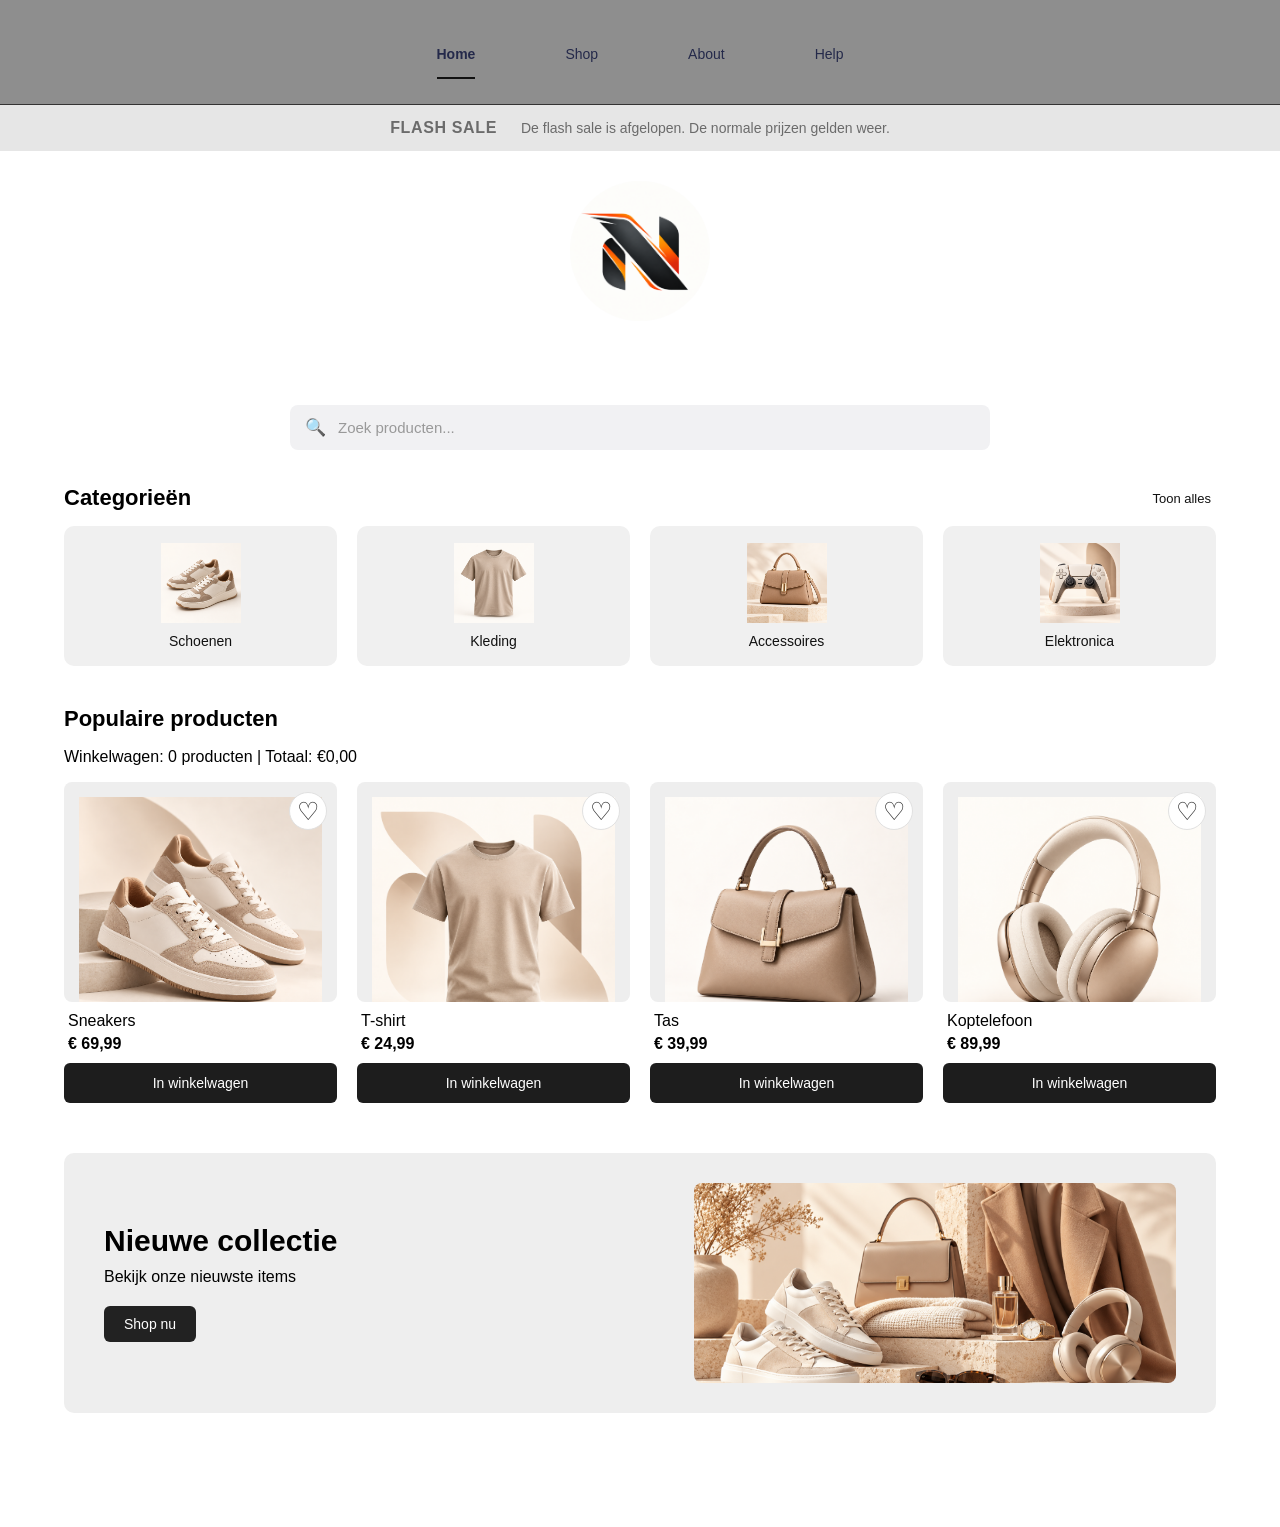
==== index.html @ 39cadc12 "Georganiseerd" ====
<!doctype html>
<html lang="nl">
  <head>
    <meta charset="UTF-8" />

    <meta name="viewport" content="width=device-width, initial-scale=1.0" />

    <title>Webshop</title>

    <!-- Bestaande vormgeving behouden. -->
    <link rel="stylesheet" href="assets/css/style-nikan.css" />

    <!-- Nieuwe vormgeving voor favorieten. -->
    <link rel="stylesheet" href="assets/css/favorites.css" />

    <!-- Flash sale: countdown en kortingsprijzen. -->
    <link rel="stylesheet" href="assets/css/sale.css" />

    <!-- Verwijdert producten die langer dan 3 dagen in de winkelwagen staan.
         Moet vóór de andere scripts geladen worden. -->
    <script src="assets/js/core/cart-expiry.js"></script>
  </head>

  <body>
    <div class="app">
      <!-- =====================================================
           NAVIGATIE
           ===================================================== -->

      <nav class="navbar">
        <a href="index.html" class="nav-link active"> Home </a>

        <a href="pages/categories.html" class="nav-link"> Shop </a>

        <a href="#about" class="nav-link"> About </a>

        <a href="#help" class="nav-link"> Help </a>
      </nav>

      <!-- Countdown van de flash sale (wordt gevuld door sale.js). -->
      <div id="flash-sale"></div>

      <!-- =====================================================
           LOGO
           ===================================================== -->

      <header class="header" id="home">
        <div class="logo">
          <img src="images/logo.png" alt="Logo van de webshop" />
        </div>
      </header>

      <main>
        <!-- =================================================
             ZOEKBALK
             ================================================= -->

        <section class="search-section">
          <div class="search-box">
            <span class="search-icon">🔍</span>

            <input
              type="text"
              id="search-input"
              placeholder="Zoek producten..."
            />
          </div>
        </section>

        <!-- =================================================
             CATEGORIEËN
             ================================================= -->

        <section class="section" id="shop">
          <div class="section-header">
            <h2>Categorieën</h2>

            <!-- Reset het categoriefilter en de zoekbalk. -->
            <button type="button" class="view-all" id="show-all-categories">
              Toon alles
            </button>
          </div>

          <div class="categories">
            <!-- Schoenen -->
            <button class="category-card" data-category="schoenen">
              <div class="category-image">
                <img src="images/category-shoes.png" alt="Schoenen" />
              </div>

              <span>Schoenen</span>
            </button>

            <!-- Kleding -->
            <button class="category-card" data-category="kleding">
              <div class="category-image">
                <img src="images/category-clothing.png" alt="Kleding" />
              </div>

              <span>Kleding</span>
            </button>

            <!-- Accessoires -->
            <button class="category-card" data-category="accessoires">
              <div class="category-image">
                <img src="images/category-accessories.png" alt="Accessoires" />
              </div>

              <span>Accessoires</span>
            </button>

            <!-- Elektronica -->
            <button class="category-card" data-category="elektronica">
              <div class="category-image">
                <img src="images/category-electronics.png" alt="Elektronica" />
              </div>

              <span>Elektronica</span>
            </button>
          </div>
        </section>

        <!-- =================================================
             PRODUCTEN
             ================================================= -->

        <section class="section">
          <div class="section-header">
            <h2>Populaire producten</h2>
          </div>

          <div class="products" id="products">
            <!-- De kaarten worden ingeladen door home-products.js -->
          </div>

          <!-- Wordt zichtbaar als zoeken niets oplevert. -->
          <p id="no-results" class="no-results hidden">
            Geen producten gevonden.
          </p>
        </section>

        <!-- =================================================
             NIEUWE COLLECTIE
             ================================================= -->

        <section class="collection-banner">
          <div class="collection-text">
            <h2>Nieuwe collectie</h2>

            <p>Bekijk onze nieuwste items</p>

            <button class="shop-button" id="shop-now-button">Shop nu</button>
          </div>

          <div class="collection-image">
            <img src="images/new-collection.jpg" alt="Nieuwe collectie" />
          </div>
        </section>
      </main>
    </div>

    <!-- Haalt products.json op met fetch() en laadt daarna de scripts
         hieronder in deze volgorde: flash sale, productkaarten,
         zoeken/filteren/winkelwagen en favorieten. -->
    <script
      src="assets/js/core/products-loader.js"
      data-then="assets/js/core/sale.js,assets/js/home/home-products.js,assets/js/home/script.js,assets/js/core/favorites.js"
    ></script>
  </body>
</html>
---- assets/css/style-nikan.css ----
/* =========================================================
   ALGEMENE BASIS
   ========================================================= */
:root { 
    --nav-pd:
    clamp(1.5rem, 2vw, 3.5rem)
    clamp(2.5rem, 5vw, 6.5rem);
    --section-pd:
    clamp(2.5rem, 5vw, 6.5rem);
    --primary-border:
    1px solid #343333;
}

* {
    box-sizing: border-box;
}


html,
body {
    width: 100%;

    min-width: 350px;
    max-width: 100%;

    margin: 0;

    overflow-x: hidden;

    font-family:
        Arial,
        Helvetica,
        sans-serif;
}


/* De volledige website */
.app {
    width: 100%;

    min-height: 100vh;

    background-color: #ffffff;
}


/* =========================================================
   NAVIGATIE
   ========================================================= */

.navbar {



    display: flex;
        flex-direction: row;
        align-items: center;
        justify-content: center;
        padding: var(--nav-pd);
        background-color: #8e8e8e;
        gap: 70px;
        border-bottom: var(--primary-border);
        width: 100%;

}
    /* position: sticky;

    top: 0;

    z-index: 100;

    width: 100%;

    height: 60px;

    display: flex;
    justify-content: center;
    align-items: center;

    gap: 60px;

    background-color: #8e8e8e;

    border-bottom: 1px solid #dddddd;
} */


.nav-link {
    position: relative;

    padding: 20px 10px 17px;

    color: #24294a;

    text-decoration: none;

    font-size: 14px;

    transition: 0.2s;
}


.nav-link:hover {
    color: #555555;
}


.nav-link.active {
    font-weight: bold;
}


/* Lijntje onder actieve navigatielink */
.nav-link.active::after {
    content: "";

    position: absolute;

    left: 10px;
    right: 10px;

    bottom: 0;

    height: 2px;

    background-color: #111111;
}


/* =========================================================
   LOGO
   ========================================================= */

.header {
    width: 100%;

    display: flex;
    justify-content: center;

    padding: 30px 20px 20px;
}


.logo {
    width: 140px;
    height: 140px;

    overflow: hidden;

    border-radius: 50%;

    background-color: #dddddd;
}


.logo img {
    width: 100%;
    height: 100%;

    display: block;

    object-fit: cover;
}


/* =========================================================
   MAIN CONTENT
   ========================================================= */

main {
    width: 100%;

    max-width: 100%;

    padding: var(--section-pd);

    
}


/* =========================================================
   ZOEKBALK
   ========================================================= */

.search-section {
    margin-bottom: 35px;
}


.search-box {
    width: 100%;

    max-width: 700px;

    height: 45px;

    margin: 0 auto;

    padding: 0 15px;

    display: flex;
    align-items: center;

    background-color: #f1f1f3;

    border-radius: 8px;
}


.search-icon {
    margin-right: 10px;

    font-size: 17px;

    color: #555555;
}


#search-input {
    width: 100%;

    border: none;

    outline: none;

    background-color: transparent;

    color: #222222;

    font-size: 15px;
}


#search-input::placeholder {
    color: #999999;
}


/* =========================================================
   ALGEMENE SECTIES
   ========================================================= */

.section {
    margin-bottom: 40px;
}


.section-header {
    width: 100%;

    margin-bottom: 15px;

    display: flex;
    justify-content: space-between;
    align-items: center;
}


.section-header h2 {
    margin: 0;

    font-size: 22px;
}


.view-all {
    padding: 5px;

    border: none;

    background: none;

    color: #111111;

    font-size: 13px;

    cursor: pointer;
}


.view-all:hover {
    text-decoration: underline;
}


/* =========================================================
   CATEGORIEËN
   ========================================================= */

.categories {
    width: 100%;

    display: grid;

    grid-template-columns:
        repeat(4, minmax(0, 1fr));

    gap: 20px;
}


.category-card {
    min-height: 140px;

    padding: 15px;

    display: flex;
    flex-direction: column;
    justify-content: center;
    align-items: center;

    gap: 10px;

    border: none;

    border-radius: 10px;

    background-color: #f0f0f0;

    color: #111111;

    cursor: pointer;

    transition:
        transform 0.2s,
        background-color 0.2s;
}


.category-card:hover {
    transform: translateY(-3px);

    background-color: #e7e7e7;
}


.category-card.selected {
    outline: 2px solid #222222;

    background-color: #e4e4e4;
}


.category-image {
    width: 80px;
    height: 80px;

    display: flex;
    justify-content: center;
    align-items: center;
}


.category-image img {
    width: 100%;
    height: 100%;

    display: block;

    object-fit: contain;
}


.category-card span {
    font-size: 14px;
}


/* =========================================================
   PRODUCTGRID
   ========================================================= */

.products {
    width: 100%;

    display: grid;

    grid-template-columns:
        repeat(4, minmax(0, 1fr));

    gap: 20px;
}


/* =========================================================
   PRODUCTKAART
   ========================================================= */

.product-card {
    min-width: 0;
}


/* =========================================================
   PRODUCTAFBEELDING
   ========================================================= */

.product-image {
    position: relative;

    width: 100%;
    height: 220px;

    overflow: hidden;

    border-radius: 8px;

    background-color: #eeeeee;
}


.product-image img {
    width: 100%;
    height: 100%;

    display: block;

    object-fit: contain;

    padding: 15px;
}


/* =========================================================
   FAVORIETENKNOP
   ========================================================= */

.favorite-button {
    position: absolute;

    top: 10px;
    right: 10px;

    z-index: 5;

    width: 36px;
    height: 36px;

    display: flex;
    justify-content: center;
    align-items: center;

    padding: 0;

    border: none;

    border-radius: 50%;

    background-color: rgba(255, 255, 255, 0.9);

    color: #111111;

    font-size: 25px;

    cursor: pointer;

    transition:
        transform 0.2s,
        background-color 0.2s;
}


.favorite-button:hover {
    transform: scale(1.08);

    background-color: #ffffff;
}


.favorite-button.active {
    color: #111111;
}


/* =========================================================
   PRODUCTTEKST
   ========================================================= */

.product-name {
    margin: 10px 4px 2px;

    font-size: 16px;

    font-weight: normal;
}


.product-price {
    margin: 3px 4px 10px;

    font-size: 16px;

    font-weight: bold;
}


/* =========================================================
   WINKELWAGENKNOP
   ========================================================= */

.cart-button {
    width: 100%;

    height: 40px;

    border: none;

    border-radius: 6px;

    background-color: #1d1d1d;

    color: #ffffff;

    font-size: 14px;

    cursor: pointer;

    transition:
        background-color 0.2s,
        transform 0.2s;
}


.cart-button:hover {
    background-color: #444444;

    transform: translateY(-1px);
}


.cart-button.added {
    background-color: #555555;
}


/* =========================================================
   GEEN ZOEKRESULTATEN
   ========================================================= */

.no-results {
    margin: 30px 0;

    text-align: center;

    color: #777777;

    font-size: 14px;
}


/* Met deze class verbergen we een element */
.hidden {
    display: none;
}


/* =========================================================
   NIEUWE COLLECTIE
   ========================================================= */

.collection-banner {
    width: 100%;

    min-height: 230px;

    margin-top: 50px;
    margin-bottom: 50px;

    padding: 30px 40px;

    overflow: hidden;

    display: flex;
    justify-content: space-between;
    align-items: center;

    border-radius: 10px;

    background-color: #eeeeee;
}


.collection-text {
    width: 45%;
}


.collection-text h2 {
    margin: 0 0 10px;

    font-size: 30px;
}


.collection-text p {
    margin: 0 0 20px;

    font-size: 16px;
}


.shop-button {
    padding: 10px 20px;

    border: none;

    border-radius: 6px;

    background-color: #222222;

    color: #ffffff;

    font-size: 14px;

    cursor: pointer;

    transition:
        background-color 0.2s,
        transform 0.2s;
}


.shop-button:hover {
    background-color: #444444;

    transform: translateY(-1px);
}


.collection-image {
    width: 45%;

    height: 200px;
}


.collection-image img {
    width: 100%;
    height: 100%;

    display: block;

    object-fit: cover;

    border-radius: 8px;
}


/* =========================================================
   ABOUT EN HELP
   ========================================================= */

.information-section {
    padding: 40px 0;

    border-top: 1px solid #e5e5e5;
}


.information-section h2 {
    margin: 0 0 10px;

    font-size: 24px;
}


.information-section p {
    max-width: 700px;

    margin: 0;

    color: #555555;

    line-height: 1.6;
}


/* =========================================================
   TABLET
   ========================================================= */

@media (max-width: 900px) {

    main {
        padding-left: 20px;
        padding-right: 20px;
    }


    .products {
        grid-template-columns:
            repeat(2, minmax(0, 1fr));
    }


    .product-image {
        height: 200px;
    }


    .navbar {
        gap: 35px;
    }

}


/* =========================================================
   MOBIELE VERSIE
   Deze versie lijkt op de voorbeeldfoto.
   ========================================================= */

@media (max-width: 700px) {

    body {
        background-color: #ffffff;
    }


    .app {
        width: 100%;

        min-height: 100vh;
    }


    /* -----------------------------------------------------
       Navigatie mobiel
       ----------------------------------------------------- */

    .navbar {
        position: relative;

        height: 50px;

        gap: 0;

        justify-content: space-around;

        align-items: flex-end;
    }


    .nav-link {
        position: relative;
        padding: 20px 10px 17px;
        color: #24294a;
        text-decoration: none;
        font-size: clamp(1rem, 1.3vw, 2rem);
        font-weight: 500;
        transition: 0.2s;
    }


    .nav-link.active::after {
        left: 16%;
        right: 16%;
    }


    /* -----------------------------------------------------
       Logo mobiel
       ----------------------------------------------------- */

    .header {
        padding: 12px 0 8px;
    }


    .logo {
        width: 126px;
        height: 126px;
    }


    /* -----------------------------------------------------
       Main mobiel
       ----------------------------------------------------- */

    main {
        width: 100%;

        max-width: none;

        padding: 0 10px 20px;
    }


    /* -----------------------------------------------------
       Zoekbalk mobiel
       ----------------------------------------------------- */

    .search-section {
        margin-bottom: 20px;
    }


    .search-box {
        width: 100%;

        max-width: none;

        height: 33px;

        padding: 0 12px;
    }


    .search-icon {
        margin-right: 8px;

        font-size: 14px;
    }


    #search-input {
        font-size: 12px;
    }


    /* -----------------------------------------------------
       Secties mobiel
       ----------------------------------------------------- */

    .section {
        margin-bottom: 22px;
    }


    .section-header {
        margin-bottom: 9px;
    }


    .section-header h2 {
        font-size: 16px;
    }


    .view-all {
        padding: 0;

        font-size: 11px;
    }


    /* -----------------------------------------------------
       Categorieën mobiel
       ----------------------------------------------------- */

    .categories {
        grid-template-columns:
            repeat(4, minmax(0, 1fr));

        gap: 8px;
    }


    .category-card {
        min-height: 68px;

        height: 68px;

        padding: 6px 3px;

        gap: 0;

        border-radius: 7px;

        justify-content: space-between;
    }


    .category-image {
        width: 45px;
        height: 40px;
    }


    .category-card span {
        font-size: 10px;
    }


    /* -----------------------------------------------------
       Producten mobiel
       ----------------------------------------------------- */

    .products {
        grid-template-columns:
            repeat(2, minmax(0, 1fr));

        gap: 11px;
    }


    .product-image {
        height: 106px;

        border-radius: 6px;
    }


    .product-image img {
        padding: 8px;
    }


    .favorite-button {
        top: 5px;
        right: 6px;

        width: 27px;
        height: 27px;

        font-size: 21px;
    }


    .product-name {
        margin: 5px 4px 0;

        font-size: 11px;
    }


    .product-price {
        margin: 2px 4px 5px;

        font-size: 12px;
    }


    .cart-button {
        width: calc(100% - 8px);

        height: 25px;

        margin: 0 4px;

        border-radius: 5px;

        font-size: 10px;
    }


    /* -----------------------------------------------------
       Nieuwe collectie mobiel
       ----------------------------------------------------- */

    .collection-banner {
        min-height: 108px;

        margin-top: 20px;
        margin-bottom: 25px;

        padding: 13px 15px;

        border-radius: 6px;
    }


    .collection-text {
        width: 55%;
    }


    .collection-text h2 {
        margin-bottom: 4px;

        font-size: 19px;
    }


    .collection-text p {
        margin-bottom: 8px;

        font-size: 12px;
    }


    .shop-button {
        padding: 7px 15px;

        border-radius: 5px;

        font-size: 12px;
    }


    .collection-image {
        width: 42%;

        height: 90px;
    }


    .collection-image img {
        border-radius: 5px;
    }


    /* -----------------------------------------------------
       About / Help mobiel
       ----------------------------------------------------- */

    .information-section {
        padding: 25px 5px;
    }


    .information-section h2 {
        font-size: 19px;
    }


    .information-section p {
        font-size: 13px;
    }

}


/* =========================================================
   ZEER KLEINE TELEFOONS
   ========================================================= */

@media (max-width: 370px) {

    .logo {
        width: 110px;
        height: 110px;
    }


    .category-card span {
        font-size: 9px;
    }


    .category-image {
        width: 38px;
        height: 35px;
    }


    .collection-text h2 {
        font-size: 17px;
    }

}


/* =========================================================
    DIT WAS VOOR DE HOME PAGE BOVEN
   ========================================================= */
---- assets/css/favorites.css ----
/* =========================================================
   FAVORIETEN OP DE HOMEPAGINA EN DE SHOPPAGINA
   ========================================================= */

/* Het hartje wordt binnen de productafbeelding geplaatst. */
.product-image,
.product-card__image-wrapper {
    position: relative;
}

/* De gewone favorietenknop. */
.favorite-button {
    position: absolute;

    top: 10px;
    right: 10px;

    z-index: 5;

    display: grid;
    place-items: center;

    width: 38px;
    height: 38px;

    padding: 0;

    border: 1px solid #e1e1e1;
    border-radius: 50%;

    background-color: #ffffff;
    color: #222222;

    font-size: 25px;
    line-height: 1;

    cursor: pointer;
}

/* Een geselecteerd hartje wordt rood. */
.favorite-button.active {
    background-color: #fff1f4;

    color: #d81b48;

    border-color: #ee9daf;
}

/* Een favoriet product krijgt een roze rand. */
.product-card.is-favorite .product-image,
.product-card.is-favorite .product-card__image-wrapper {
    outline: 3px solid #f3a7bb;
    outline-offset: 2px;
}

/* Zichtbare focus bij bediening met het toetsenbord. */
.favorite-button:focus-visible {
    outline: 3px solid #222222;
    outline-offset: 3px;
}

/* Kleinere knoppen op mobiele schermen. */
@media (max-width: 700px) {
    .favorite-button {
        top: 6px;
        right: 6px;

        width: 28px;
        height: 28px;

        font-size: 20px;
    }
}

/* =========================================================
   KLIKBARE PRODUCTKAARTEN (links naar product.html)
   ========================================================= */

.product-image a {
    display: block;
}

.product-name a {
    color: inherit;
    text-decoration: none;
}

.product-name a:hover {
    text-decoration: underline;
}


/* =========================================================
   SHOPPAGINA: KLIKBARE PRODUCTKAARTEN
   ========================================================= */

.product-card__image-wrapper a {
    display: block;
}

.product-card h3 a {
    color: inherit;
    text-decoration: none;
}

.product-card h3 a:hover {
    text-decoration: underline;
}
---- assets/css/sale.css ----
/* =========================================================
   FLASH SALE: COUNTDOWN-BANNER, KORTINGSPRIJZEN EN LABELS
   Zelfde grijze kleuren als de rest van de webshop,
   met het rood van het favorietenhartje als actiekleur.
   ========================================================= */
 
/* ---------- Banner ---------- */
 
.flash-sale {
    display: flex;
    flex-wrap: wrap;
    align-items: center;
    justify-content: center;
    gap: 10px 24px;
 
    width: 100%;
    padding: 14px 24px;
 
    /* Rood en geel lopen vloeiend in elkaar over en schuiven van links
       naar rechts (de patroonbreedte staat in background-size). */
    background-color: #d81b48;
    background-image: linear-gradient(90deg, #d81b48, #ffc400, #d81b48);
    background-size: 400px 100%;
    background-repeat: repeat-x;
    color: #ffffff;

    animation: flash-sale-tape 6s linear infinite;
 
    font-family: "Inter", Arial, Helvetica, sans-serif;
}
 
.flash-sale[hidden],
.flash-sale [hidden] {
    display: none;
}
 
.flash-sale__title {
    font-size: 16px;
    letter-spacing: 0.04em;
    text-transform: uppercase;
}
 
.flash-sale__label {
    font-size: 13px;
    color: #d9d9d9;
}
 
.flash-sale__timer {
    display: flex;
    gap: 8px;
}
 
.flash-sale__unit {
    min-width: 54px;
    padding: 6px 8px;
 
    border-radius: 6px;
 
    background-color: #ffffff;
    color: #141414;
 
    text-align: center;
    line-height: 1.1;
}
 
.flash-sale__unit strong {
    display: block;
    font-size: 20px;
    font-variant-numeric: tabular-nums;
}
 
.flash-sale__unit span {
    font-size: 10px;
    text-transform: uppercase;
    color: #6b6b6b;
}
 
/* Laatste uur: rode cijfers. */
.flash-sale.is-urgent .flash-sale__unit strong {
    color: #d81b48;
}
 
/* Afgelopen: de banner wordt grijs en toont een melding. */
.flash-sale.is-ended {
    background-color: #e6e6e6;
    background-image: none;
    animation: none;
    color: #6b6b6b;
}
 
.flash-sale__ended {
    font-size: 14px;
}
 
/* ---------- Prijzen en labels ---------- */
 
.price-row {
    display: flex;
    flex-wrap: wrap;
    align-items: baseline;
    gap: 2px 8px;
}
 
.product-price-old,
.price-old {
    margin: 0;
 
    color: #8a8a8a;
    font-size: 0.7em;
    font-weight: 400;
    text-decoration: line-through;
 
    /* Doorzichtig, zodat de actieprijs opvalt. */
    opacity: 0.55;
}
 
.price-old {
    margin-left: 8px;
}
 
.product-price.is-sale,
.is-sale {
    color: #d81b48;
}
 
.sale-badge {
    display: inline-block;
 
    padding: 2px 8px;
 
    border-radius: 999px;
 
    background-color: #d81b48;
    color: #ffffff;
 
    font-size: 12px;
    font-weight: 700;
    line-height: 1.5;
}
 
.price-old + .sale-badge {
    margin-left: 8px;
}
 
/* Label linksboven in de afbeelding (het hartje staat rechtsboven). */
.product-image .sale-badge,
.product-card__image-wrapper .sale-badge {
    position: absolute;
    top: 10px;
    left: 10px;
    z-index: 5;
}
 
@media (max-width: 700px) {
    .flash-sale {
        padding: 12px 16px;
    }
 
    .flash-sale__unit {
        min-width: 46px;
    }
 
    .product-image .sale-badge,
    .product-card__image-wrapper .sale-badge {
        top: 6px;
        left: 6px;
    }
}
 
 
/* ---------- Productpagina: oude prijs kleiner en doorzichtig ---------- */
 
.info-price .price-old {
    font-size: 0.6em;
    font-weight: 400;
    opacity: 0.5;
    margin-left: 10px;
}

/* ---------- Bewegende rood-gele band ---------- */

/* Het patroon schuift precies één patroonbreedte op, dus de lus is naadloos. */
@keyframes flash-sale-tape {
    from { background-position: 0 0; }
    to   { background-position: 400px 0; }
}

/* Witte tekst op geel is slecht leesbaar: titel en label krijgen een donker
   label, de cijfers staan al in witte vakjes. */
.flash-sale__title,
.flash-sale__label {
    padding: 4px 12px;
    border-radius: 999px;
    background-color: #2b2b2b;
    color: #ffffff;
}

.flash-sale__unit {
    box-shadow: 0 1px 3px rgba(0, 0, 0, 0.25);
}

/* Afgelopen: geen donker label meer. */
.flash-sale.is-ended .flash-sale__title {
    padding: 0;
    background: none;
    color: inherit;
}

/* Geen beweging voor wie dat liever niet heeft: de kleurovergang blijft staan. */
@media (prefers-reduced-motion: reduce) {
    .flash-sale {
        animation: none;
    }
}
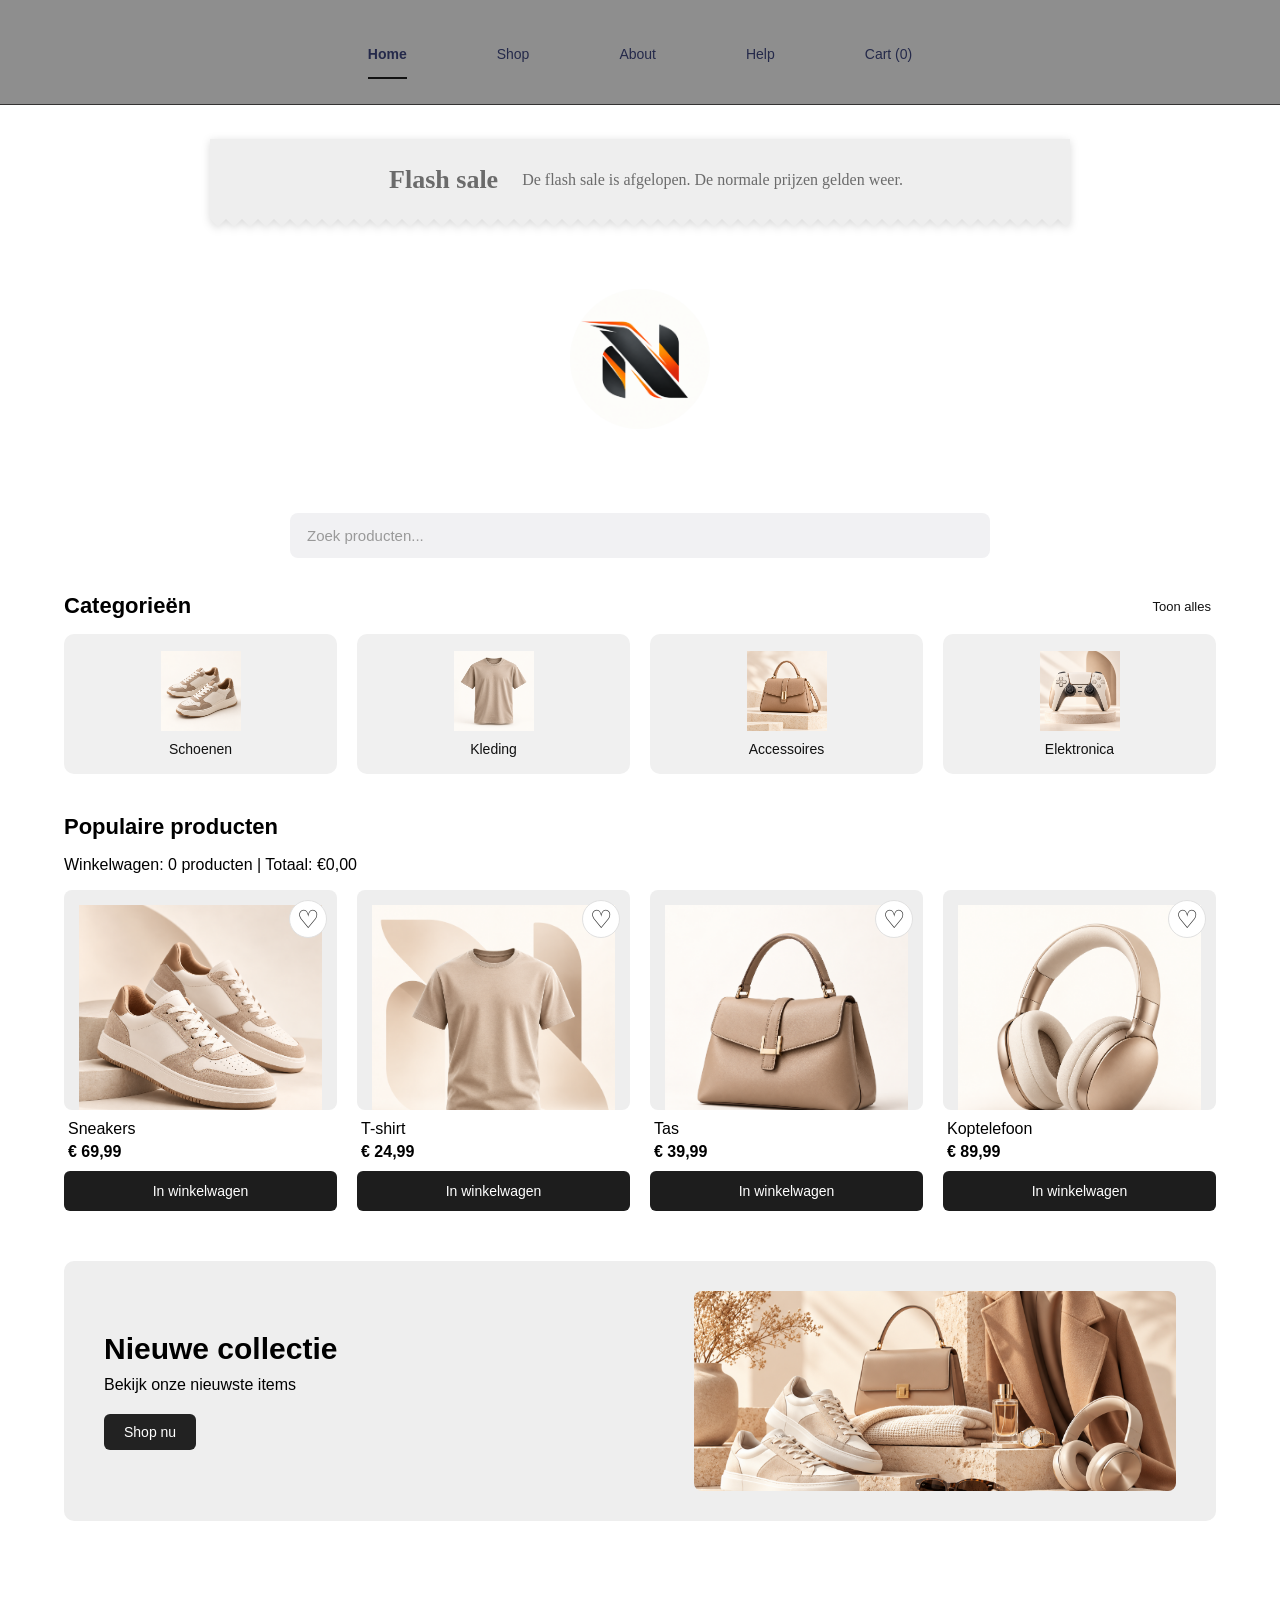
==== commit 9a919ed4: "Veranderingen header, searchbar, flash sale bar etc" ====
--- a/index.html
+++ b/index.html
@@ -10,11 +10,17 @@
     <!-- Bestaande vormgeving behouden. -->
     <link rel="stylesheet" href="assets/css/style-nikan.css" />
 
+    <!-- Header (navigatie + zoekbalk), op alle pagina's hetzelfde. -->
+    <link rel="stylesheet" href="assets/css/header.css" />
+
     <!-- Nieuwe vormgeving voor favorieten. -->
     <link rel="stylesheet" href="assets/css/favorites.css" />
 
     <!-- Flash sale: countdown en kortingsprijzen. -->
     <link rel="stylesheet" href="assets/css/sale.css" />
+
+    <!-- Loading state en foutmelding bij het ophalen van producten. -->
+    <link rel="stylesheet" href="assets/css/loading.css" />
 
     <!-- Verwijdert producten die langer dan 3 dagen in de winkelwagen staan.
          Moet vóór de andere scripts geladen worden. -->
@@ -24,21 +30,21 @@
   <body>
     <div class="app">
       <!-- =====================================================
-           NAVIGATIE
+           HEADER (op alle pagina's hetzelfde, zie assets/css/header.css)
            ===================================================== -->
 
-      <nav class="navbar">
-        <a href="index.html" class="nav-link active"> Home </a>
+<header class="site-header">
+        <nav class="navbar" aria-label="Main navigation">
+          <a href="index.html" class="nav-link" aria-current="page">Home</a>
+          <a href="pages/categories.html" class="nav-link">Shop</a>
+          <a href="index.html#about" class="nav-link">About</a>
+          <a href="index.html#help" class="nav-link">Help</a>
+          <a href="cart.html" class="nav-link nav-cart">Cart (<span id="cart-count">0</span>)</a>
+        </nav>
 
-        <a href="pages/categories.html" class="nav-link"> Shop </a>
-
-        <a href="#about" class="nav-link"> About </a>
-
-        <a href="#help" class="nav-link"> Help </a>
-      </nav>
-
-      <!-- Countdown van de flash sale (wordt gevuld door sale.js). -->
-      <div id="flash-sale"></div>
+        <!-- Countdown van de flash sale (wordt gevuld door sale.js). -->
+        <div id="flash-sale"></div>
+      </header>
 
       <!-- =====================================================
            LOGO
@@ -57,12 +63,11 @@
 
         <section class="search-section">
           <div class="search-box">
-            <span class="search-icon">🔍</span>
-
             <input
               type="text"
               id="search-input"
               placeholder="Zoek producten..."
+              aria-label="Zoek producten"
             />
           </div>
         </section>
--- a/assets/css/style-nikan.css
+++ b/assets/css/style-nikan.css
@@ -45,86 +45,8 @@
 
 
 /* =========================================================
-   NAVIGATIE
-   ========================================================= */
-
-.navbar {
-
-
-
-    display: flex;
-        flex-direction: row;
-        align-items: center;
-        justify-content: center;
-        padding: var(--nav-pd);
-        background-color: #8e8e8e;
-        gap: 70px;
-        border-bottom: var(--primary-border);
-        width: 100%;
-
-}
-    /* position: sticky;
-
-    top: 0;
-
-    z-index: 100;
-
-    width: 100%;
-
-    height: 60px;
-
-    display: flex;
-    justify-content: center;
-    align-items: center;
-
-    gap: 60px;
-
-    background-color: #8e8e8e;
-
-    border-bottom: 1px solid #dddddd;
-} */
-
-
-.nav-link {
-    position: relative;
-
-    padding: 20px 10px 17px;
-
-    color: #24294a;
-
-    text-decoration: none;
-
-    font-size: 14px;
-
-    transition: 0.2s;
-}
-
-
-.nav-link:hover {
-    color: #555555;
-}
-
-
-.nav-link.active {
-    font-weight: bold;
-}
-
-
-/* Lijntje onder actieve navigatielink */
-.nav-link.active::after {
-    content: "";
-
-    position: absolute;
-
-    left: 10px;
-    right: 10px;
-
-    bottom: 0;
-
-    height: 2px;
-
-    background-color: #111111;
-}
+   NAVIGATIE: staat nu in header.css (op alle pagina's hetzelfde)
+   ========================================================= */
 
 
 /* =========================================================
@@ -179,61 +101,8 @@
 
 
 /* =========================================================
-   ZOEKBALK
-   ========================================================= */
-
-.search-section {
-    margin-bottom: 35px;
-}
-
-
-.search-box {
-    width: 100%;
-
-    max-width: 700px;
-
-    height: 45px;
-
-    margin: 0 auto;
-
-    padding: 0 15px;
-
-    display: flex;
-    align-items: center;
-
-    background-color: #f1f1f3;
-
-    border-radius: 8px;
-}
-
-
-.search-icon {
-    margin-right: 10px;
-
-    font-size: 17px;
-
-    color: #555555;
-}
-
-
-#search-input {
-    width: 100%;
-
-    border: none;
-
-    outline: none;
-
-    background-color: transparent;
-
-    color: #222222;
-
-    font-size: 15px;
-}
-
-
-#search-input::placeholder {
-    color: #999999;
-}
+   ZOEKBALK: staat nu in header.css (op alle pagina's hetzelfde)
+   ========================================================= */
 
 
 /* =========================================================
@@ -698,9 +567,6 @@
     }
 
 
-    .navbar {
-        gap: 35px;
-    }
 
 }
 
@@ -721,40 +587,6 @@
         width: 100%;
 
         min-height: 100vh;
-    }
-
-
-    /* -----------------------------------------------------
-       Navigatie mobiel
-       ----------------------------------------------------- */
-
-    .navbar {
-        position: relative;
-
-        height: 50px;
-
-        gap: 0;
-
-        justify-content: space-around;
-
-        align-items: flex-end;
-    }
-
-
-    .nav-link {
-        position: relative;
-        padding: 20px 10px 17px;
-        color: #24294a;
-        text-decoration: none;
-        font-size: clamp(1rem, 1.3vw, 2rem);
-        font-weight: 500;
-        transition: 0.2s;
-    }
-
-
-    .nav-link.active::after {
-        left: 16%;
-        right: 16%;
     }
 
 
@@ -787,38 +619,6 @@
 
 
     /* -----------------------------------------------------
-       Zoekbalk mobiel
-       ----------------------------------------------------- */
-
-    .search-section {
-        margin-bottom: 20px;
-    }
-
-
-    .search-box {
-        width: 100%;
-
-        max-width: none;
-
-        height: 33px;
-
-        padding: 0 12px;
-    }
-
-
-    .search-icon {
-        margin-right: 8px;
-
-        font-size: 14px;
-    }
-
-
-    #search-input {
-        font-size: 12px;
-    }
-
-
-    /* -----------------------------------------------------
        Secties mobiel
        ----------------------------------------------------- */
 
--- a/assets/css/header.css
+++ b/assets/css/header.css
@@ -0,0 +1,159 @@
+/* =========================================================
+   HEADER OP ALLE PAGINA'S (navigatie + zoekbalk)
+
+   Dit is de enige plek met navigatie- en zoekbalkstijlen.
+   - Navigatie: index.html, cart.html, product.html, pages/categories.html
+   - Zoekbalk:  index.html en pages/categories.html
+
+   De selectors zijn bewust .navbar .nav-link (specifieker dan .cart-page a
+   en .product-page a), zodat de kleuren overal hetzelfde blijven.
+   ========================================================= */
+
+/* ---------- Navigatie ---------- */
+
+.site-header {
+    width: 100%;
+}
+
+.navbar {
+    display: flex;
+    flex-direction: row;
+    flex-wrap: wrap;
+    align-items: center;
+    justify-content: center;
+    gap: 0 70px;
+
+    width: 100%;
+    padding: clamp(1.5rem, 2vw, 3.5rem) clamp(2.5rem, 5vw, 6.5rem);
+
+    background-color: #8e8e8e;
+    border-bottom: 1px solid #343333;
+
+    font-family: Arial, Helvetica, sans-serif;
+    box-sizing: border-box;
+}
+
+.navbar .nav-link {
+    position: relative;
+
+    padding: 20px 10px 17px;
+
+    color: #24294a;
+    text-decoration: none;
+    font-size: 14px;
+
+    transition: 0.2s;
+}
+
+.navbar .nav-link:hover {
+    color: #555555;
+}
+
+/* De pagina waar je nu bent: vet met een lijntje eronder. */
+.navbar .nav-link.active,
+.navbar .nav-link[aria-current="page"] {
+    font-weight: bold;
+}
+
+.navbar .nav-link.active::after,
+.navbar .nav-link[aria-current="page"]::after {
+    content: "";
+
+    position: absolute;
+    left: 10px;
+    right: 10px;
+    bottom: 0;
+
+    height: 2px;
+    background-color: #111111;
+}
+
+.navbar .nav-link:focus-visible {
+    outline: 2px solid #111111;
+    outline-offset: 2px;
+}
+
+/* ---------- Zoekbalk (zonder icoon) ---------- */
+
+.search-section {
+    margin-bottom: 35px;
+}
+
+.search-box {
+    display: flex;
+    align-items: center;
+
+    width: 100%;
+    max-width: 700px;
+    height: 45px;
+
+    margin: 0 auto;
+    padding: 0 15px;
+
+    background-color: #f1f1f3;
+    border-radius: 8px;
+}
+
+#search-input {
+    width: 100%;
+
+    border: none;
+    outline: none;
+
+    background-color: transparent;
+    color: #222222;
+
+    font-family: Arial, Helvetica, sans-serif;
+    font-size: 15px;
+}
+
+#search-input::placeholder {
+    color: #999999;
+}
+
+/* De input zelf heeft geen rand, dus de balk laat zien dat hij actief is. */
+.search-box:focus-within {
+    box-shadow: 0 0 0 2px #2b2b2b;
+}
+
+/* ---------- Tablet ---------- */
+
+@media (max-width: 900px) {
+    .navbar {
+        gap: 0 35px;
+    }
+}
+
+/* ---------- Mobiel ---------- */
+
+@media (max-width: 700px) {
+    .navbar {
+        justify-content: space-around;
+        gap: 0;
+        padding: 0 8px;
+    }
+
+    .navbar .nav-link {
+        padding: 16px 8px 13px;
+    }
+
+    .navbar .nav-link.active::after,
+    .navbar .nav-link[aria-current="page"]::after {
+        left: 8px;
+        right: 8px;
+    }
+
+    .search-section {
+        margin-bottom: 20px;
+    }
+
+    .search-box {
+        max-width: none;
+        height: 33px;
+        padding: 0 12px;
+    }
+
+    #search-input {
+        font-size: 12px;
+    }
+}
--- a/assets/css/sale.css
+++ b/assets/css/sale.css
@@ -4,94 +4,183 @@
    met het rood van het favorietenhartje als actiekleur.
    ========================================================= */
  
-/* ---------- Banner ---------- */
- 
+/* ---------- Banner: boodschappenblaadje ---------- */
+
+/* Een papiertje met lijntjes en een rode kantlijn, een gescheurde onderrand
+   en een stukje bewegend rood-geel plakband bovenop. De schaduw komt van
+   filter: drop-shadow, zodat hij ook de gescheurde rand en het plakband volgt. */
 .flash-sale {
+    --paper: #fffbe8;
+    --ink: #2b2b2b;
+
+    position: relative;
+    isolation: isolate;
+
     display: flex;
     flex-wrap: wrap;
     align-items: center;
     justify-content: center;
-    gap: 10px 24px;
- 
-    width: 100%;
-    padding: 14px 24px;
- 
-    /* Rood en geel lopen vloeiend in elkaar over en schuiven van links
-       naar rechts (de patroonbreedte staat in background-size). */
-    background-color: #d81b48;
-    background-image: linear-gradient(90deg, #d81b48, #ffc400, #d81b48);
-    background-size: 400px 100%;
-    background-repeat: repeat-x;
-    color: #ffffff;
-
-    animation: flash-sale-tape 6s linear infinite;
- 
-    font-family: "Inter", Arial, Helvetica, sans-serif;
-}
- 
+    gap: 12px 24px;
+
+    width: min(calc(100% - 32px), 860px);
+    margin: 34px auto 40px;
+    padding: 26px 32px 24px 44px;
+
+    color: var(--ink);
+    font-family: "Segoe Print", "Bradley Hand", "Chalkboard SE", "Comic Sans MS", cursive;
+
+    /* Kantlijn links en blauwe lijntjes. */
+    background-color: var(--paper);
+    background-image:
+        linear-gradient(90deg,
+            transparent 24px,
+            rgba(216, 27, 72, 0.4) 24px,
+            rgba(216, 27, 72, 0.4) 26px,
+            transparent 26px),
+        repeating-linear-gradient(to bottom,
+            transparent 0,
+            transparent 27px,
+            rgba(70, 130, 180, 0.28) 27px,
+            rgba(70, 130, 180, 0.28) 28px);
+    background-position: 0 0, 0 12px;
+
+    transform: rotate(-0.6deg);
+    filter: drop-shadow(0 6px 8px rgba(0, 0, 0, 0.22));
+}
+
 .flash-sale[hidden],
 .flash-sale [hidden] {
     display: none;
 }
- 
+
+/* Gescheurde onderrand (tandjes naar beneden). */
+.flash-sale::after {
+    content: "";
+    position: absolute;
+    left: 0;
+    right: 0;
+    bottom: -8px;
+    height: 8px;
+
+    background: url("data:image/svg+xml,%3Csvg xmlns='http://www.w3.org/2000/svg' width='16' height='8' viewBox='0 0 16 8'%3E%3Cpath d='M0 0h16L8 8z' fill='%23fffbe8'/%3E%3C/svg%3E") repeat-x left top / 16px 8px;
+}
+
+/* Plakband: het rood-gele patroon schuift van links naar rechts. */
+.flash-sale::before {
+    content: "";
+    position: absolute;
+    top: -16px;
+    left: 50%;
+    z-index: 1;
+
+    width: 130px;
+    height: 30px;
+    margin-left: -65px;
+
+    background-image: linear-gradient(90deg, #d81b48, #ffc400, #d81b48);
+    background-size: 260px 100%;
+    background-repeat: repeat-x;
+    opacity: 0.92;
+
+    /* Rafelige uiteinden. */
+    clip-path: polygon(0 0, 4% 15%, 0 30%, 4% 45%, 0 60%, 4% 75%, 0 100%,
+                       100% 100%, 96% 85%, 100% 70%, 96% 55%, 100% 40%, 96% 25%, 100% 0);
+
+    transform: rotate(-3deg);
+    animation: flash-sale-tape 5s linear infinite;
+}
+
+/* Het patroon schuift precies één patroonbreedte op, dus de lus is naadloos. */
+@keyframes flash-sale-tape {
+    from { background-position: 0 0; }
+    to   { background-position: 260px 0; }
+}
+
+/* "Flash sale" in rode stift, met een kronkellijntje eronder. */
 .flash-sale__title {
-    font-size: 16px;
-    letter-spacing: 0.04em;
-    text-transform: uppercase;
-}
- 
+    font-size: 26px;
+    font-weight: 700;
+    color: #d81b48;
+
+    text-decoration: underline wavy #d81b48;
+    text-decoration-thickness: 2px;
+    text-underline-offset: 7px;
+}
+
 .flash-sale__label {
-    font-size: 13px;
-    color: #d9d9d9;
-}
- 
+    font-size: 18px;
+    color: var(--ink);
+}
+
 .flash-sale__timer {
     display: flex;
-    gap: 8px;
-}
- 
+    gap: 10px;
+}
+
+/* De cijfers staan op kaartjes met een stempelschaduw. */
 .flash-sale__unit {
-    min-width: 54px;
+    min-width: 58px;
     padding: 6px 8px;
- 
+
+    border: 2px solid var(--ink);
     border-radius: 6px;
- 
+
     background-color: #ffffff;
     color: #141414;
- 
+    box-shadow: 3px 3px 0 var(--ink);
+
+    font-family: "Inter", Arial, Helvetica, sans-serif;
     text-align: center;
     line-height: 1.1;
 }
- 
+
+.flash-sale__unit:nth-child(odd)  { transform: rotate(-2deg); }
+.flash-sale__unit:nth-child(even) { transform: rotate(1.5deg); }
+
 .flash-sale__unit strong {
     display: block;
-    font-size: 20px;
+    font-size: 22px;
     font-variant-numeric: tabular-nums;
 }
- 
+
 .flash-sale__unit span {
     font-size: 10px;
     text-transform: uppercase;
     color: #6b6b6b;
 }
- 
+
 /* Laatste uur: rode cijfers. */
 .flash-sale.is-urgent .flash-sale__unit strong {
     color: #d81b48;
 }
- 
-/* Afgelopen: de banner wordt grijs en toont een melding. */
+
+/* Afgelopen: grijs papiertje, recht, zonder plakband. */
 .flash-sale.is-ended {
-    background-color: #e6e6e6;
+    --paper: #eeeeee;
+
     background-image: none;
-    animation: none;
     color: #6b6b6b;
-}
- 
+    transform: none;
+    filter: drop-shadow(0 2px 4px rgba(0, 0, 0, 0.15));
+}
+
+.flash-sale.is-ended::before {
+    display: none;
+}
+
+.flash-sale.is-ended::after {
+    background-image: url("data:image/svg+xml,%3Csvg xmlns='http://www.w3.org/2000/svg' width='16' height='8' viewBox='0 0 16 8'%3E%3Cpath d='M0 0h16L8 8z' fill='%23eeeeee'/%3E%3C/svg%3E");
+}
+
+.flash-sale.is-ended .flash-sale__title {
+    color: inherit;
+    text-decoration: none;
+}
+
 .flash-sale__ended {
-    font-size: 14px;
-}
- 
+    font-size: 16px;
+}
+
 /* ---------- Prijzen en labels ---------- */
  
 .price-row {
@@ -153,7 +242,8 @@
  
 @media (max-width: 700px) {
     .flash-sale {
-        padding: 12px 16px;
+        padding: 22px 16px 20px 36px;
+        margin: 30px auto 36px;
     }
  
     .flash-sale__unit {
@@ -177,38 +267,9 @@
     margin-left: 10px;
 }
 
-/* ---------- Bewegende rood-gele band ---------- */
-
-/* Het patroon schuift precies één patroonbreedte op, dus de lus is naadloos. */
-@keyframes flash-sale-tape {
-    from { background-position: 0 0; }
-    to   { background-position: 400px 0; }
-}
-
-/* Witte tekst op geel is slecht leesbaar: titel en label krijgen een donker
-   label, de cijfers staan al in witte vakjes. */
-.flash-sale__title,
-.flash-sale__label {
-    padding: 4px 12px;
-    border-radius: 999px;
-    background-color: #2b2b2b;
-    color: #ffffff;
-}
-
-.flash-sale__unit {
-    box-shadow: 0 1px 3px rgba(0, 0, 0, 0.25);
-}
-
-/* Afgelopen: geen donker label meer. */
-.flash-sale.is-ended .flash-sale__title {
-    padding: 0;
-    background: none;
-    color: inherit;
-}
-
-/* Geen beweging voor wie dat liever niet heeft: de kleurovergang blijft staan. */
+/* Geen beweging voor wie dat liever niet heeft: het plakband blijft stilstaan. */
 @media (prefers-reduced-motion: reduce) {
-    .flash-sale {
+    .flash-sale::before {
         animation: none;
     }
 }
--- a/assets/css/loading.css
+++ b/assets/css/loading.css
@@ -0,0 +1,107 @@
+/* =========================================================
+   LOADING STATE EN FOUTMELDING BIJ HET OPHALEN VAN PRODUCTEN
+   Gemaakt door products-loader.js. Zelfde grijze kleuren als de
+   rest van de webshop, met het rood van het hartje voor fouten.
+   ========================================================= */
+
+.loading-state,
+.loading-error {
+    /* In een grid (productenvak) over alle kolommen. */
+    grid-column: 1 / -1;
+
+    display: flex;
+    flex-direction: column;
+    align-items: center;
+    justify-content: center;
+    gap: 16px;
+
+    width: 100%;
+    padding: 64px 24px;
+
+    font-family: inherit;
+    color: #141414;
+    text-align: center;
+}
+
+.loading-state p,
+.loading-error p {
+    margin: 0;
+}
+
+/* ---------- Loading ---------- */
+
+.loading-state__spinner {
+    width: 48px;
+    height: 48px;
+
+    border: 5px solid #e2e2e2;
+    border-top-color: #2b2b2b;
+    border-radius: 50%;
+
+    animation: loading-spin 0.8s linear infinite;
+}
+
+.loading-state__text {
+    font-size: 18px;
+    font-weight: 600;
+}
+
+@keyframes loading-spin {
+    to { transform: rotate(360deg); }
+}
+
+/* ---------- Fout ---------- */
+
+.loading-error {
+    max-width: 560px;
+    margin: 32px auto;
+    padding: 28px 24px;
+
+    background-color: #f6f6f6;
+    border: 1px solid #e2e2e2;
+    border-left: 4px solid #d81b48;
+    border-radius: 6px;
+}
+
+.loading-error__text {
+    font-size: 15px;
+    line-height: 1.5;
+}
+
+.loading-error__retry {
+    height: 40px;
+    padding: 0 20px;
+
+    border: 0;
+    border-radius: 4px;
+
+    background-color: #2b2b2b;
+    color: #ffffff;
+
+    font: inherit;
+    font-size: 13px;
+    font-weight: 600;
+    cursor: pointer;
+}
+
+.loading-error__retry:hover {
+    background-color: #000000;
+}
+
+.loading-error__retry:focus-visible {
+    outline: 2px solid #2b2b2b;
+    outline-offset: 2px;
+}
+
+/* Verbergt de placeholders van product.html zolang er geen echte gegevens zijn.
+   !important, omdat product.css de secties zelf een display geeft. */
+.is-loading-hidden {
+    display: none !important;
+}
+
+/* Geen draaiende beweging voor wie dat liever niet heeft: de tekst blijft staan. */
+@media (prefers-reduced-motion: reduce) {
+    .loading-state__spinner {
+        animation: none;
+    }
+}
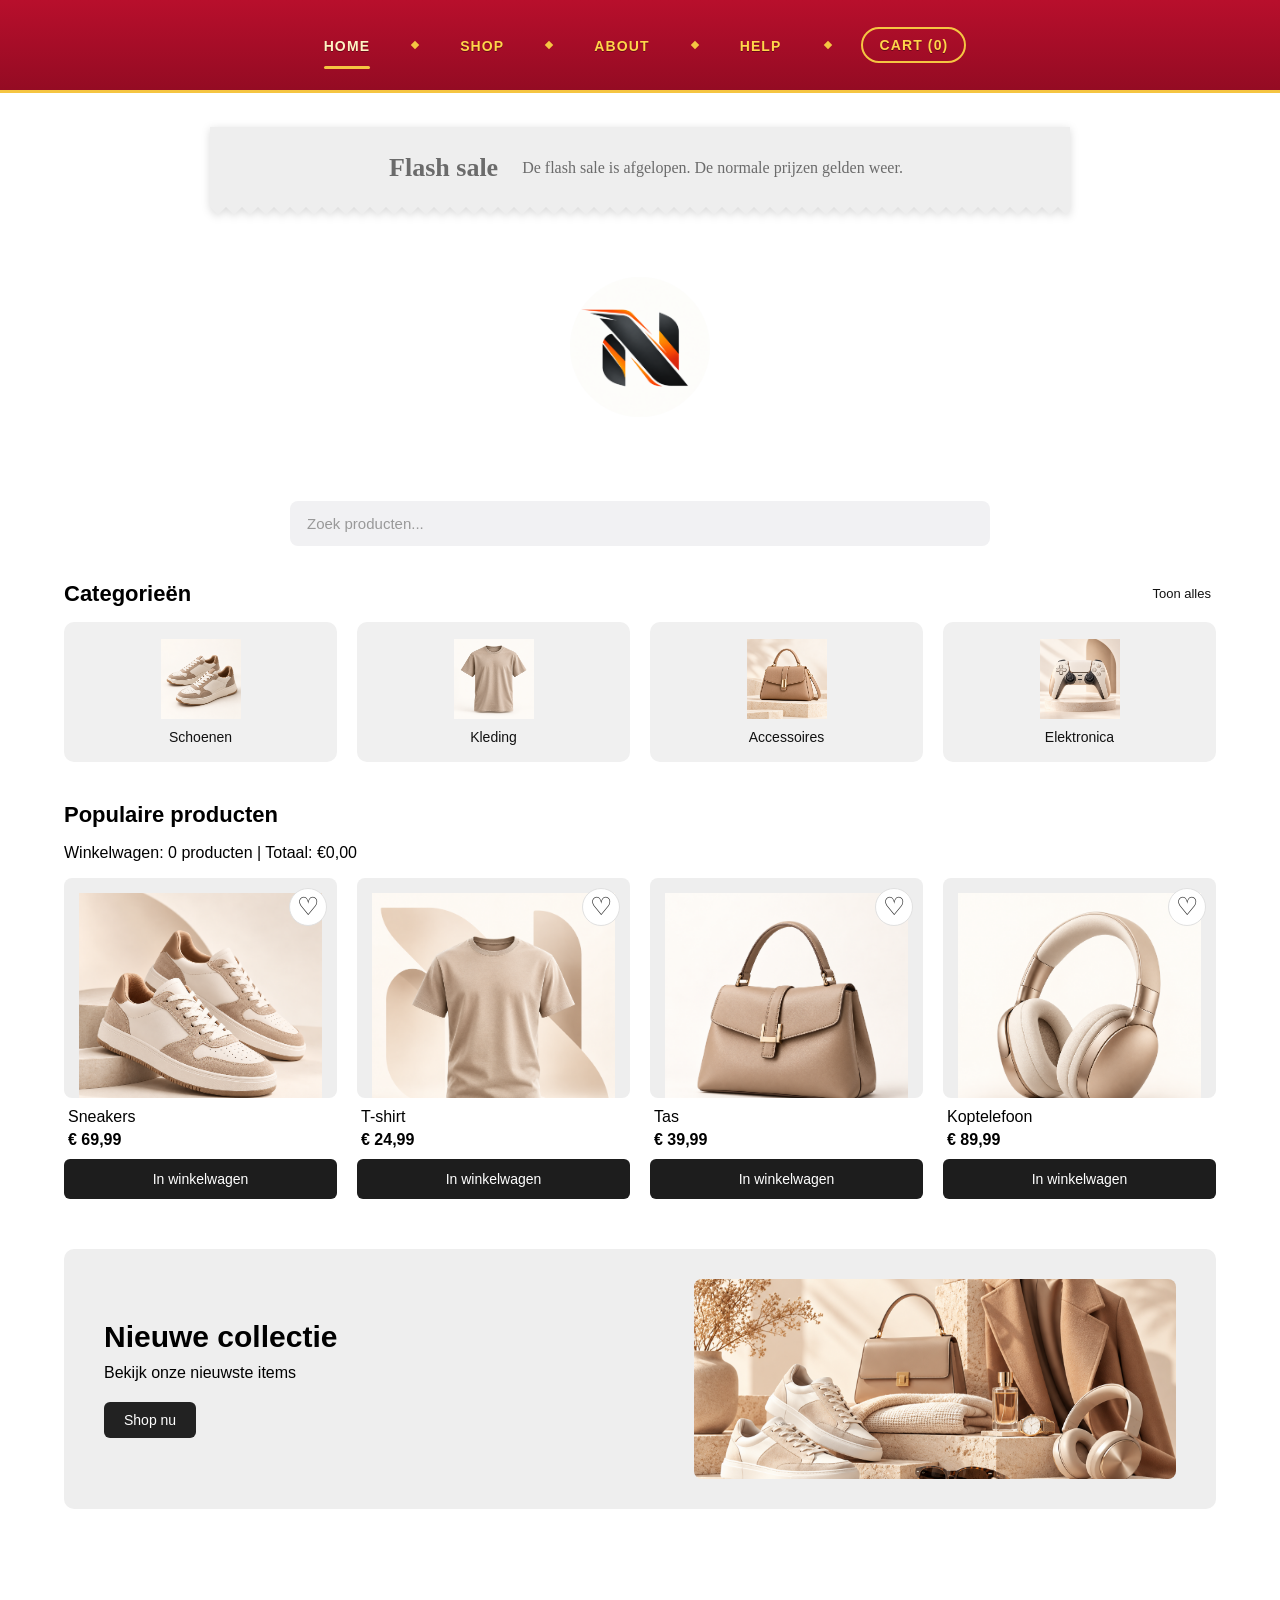
==== commit 205e76f4: "Reviews, nieuew header, hulppagina" ====
--- a/index.html
+++ b/index.html
@@ -38,7 +38,7 @@
           <a href="index.html" class="nav-link" aria-current="page">Home</a>
           <a href="pages/categories.html" class="nav-link">Shop</a>
           <a href="index.html#about" class="nav-link">About</a>
-          <a href="index.html#help" class="nav-link">Help</a>
+          <a href="pages/help.html" class="nav-link">Help</a>
           <a href="cart.html" class="nav-link nav-cart">Cart (<span id="cart-count">0</span>)</a>
         </nav>
 
--- a/assets/css/header.css
+++ b/assets/css/header.css
@@ -2,11 +2,13 @@
    HEADER OP ALLE PAGINA'S (navigatie + zoekbalk)
 
    Dit is de enige plek met navigatie- en zoekbalkstijlen.
-   - Navigatie: index.html, cart.html, product.html, pages/categories.html
-   - Zoekbalk:  index.html en pages/categories.html
-
-   De selectors zijn bewust .navbar .nav-link (specifieker dan .cart-page a
-   en .product-page a), zodat de kleuren overal hetzelfde blijven.
+   - Navigatie: index.html, cart.html, product.html, pages/categories.html,
+     pages/help.html
+   - Zoekbalk:  index.html, pages/categories.html en pages/help.html
+
+   Rood met gouden letters. De selectors zijn bewust .navbar .nav-link
+   (specifieker dan .cart-page a en .product-page a), zodat de kleuren
+   overal hetzelfde blijven.
    ========================================================= */
 
 /* ---------- Navigatie ---------- */
@@ -16,18 +18,23 @@
 }
 
 .navbar {
+    --nav-gap: 70px;
+    --gold: #ffd54a;       /* letters */
+    --gold-line: #f5c542;  /* lijntjes en randen */
+    --gold-pale: #fff3c4;  /* actieve link en hover */
+
     display: flex;
     flex-direction: row;
     flex-wrap: wrap;
     align-items: center;
     justify-content: center;
-    gap: 0 70px;
-
-    width: 100%;
-    padding: clamp(1.5rem, 2vw, 3.5rem) clamp(2.5rem, 5vw, 6.5rem);
-
-    background-color: #8e8e8e;
-    border-bottom: 1px solid #343333;
+    gap: 0 var(--nav-gap);
+
+    width: 100%;
+    padding: clamp(1.25rem, 1.6vw, 2.5rem) clamp(2.5rem, 5vw, 6.5rem);
+
+    background: linear-gradient(180deg, #b80f2c 0%, #940b23 100%);
+    border-bottom: 3px solid var(--gold-line);
 
     font-family: Arial, Helvetica, sans-serif;
     box-sizing: border-box;
@@ -36,23 +43,44 @@
 .navbar .nav-link {
     position: relative;
 
-    padding: 20px 10px 17px;
-
-    color: #24294a;
+    padding: 18px 10px 15px;
+
+    color: var(--gold);
     text-decoration: none;
+    text-shadow: 0 1px 0 rgba(0, 0, 0, 0.35);
+
     font-size: 14px;
-
-    transition: 0.2s;
+    font-weight: 700;
+    letter-spacing: 0.08em;
+    text-transform: uppercase;
+
+    transition: color 0.2s, background-color 0.2s;
 }
 
 .navbar .nav-link:hover {
-    color: #555555;
-}
-
-/* De pagina waar je nu bent: vet met een lijntje eronder. */
+    color: var(--gold-pale);
+}
+
+/* Een gouden ruitje in de ruimte tussen twee links. */
+.navbar .nav-link + .nav-link::before {
+    content: "";
+
+    position: absolute;
+    top: 50%;
+    left: calc(var(--nav-gap) / -2 - 3px);
+
+    width: 6px;
+    height: 6px;
+    margin-top: -3px;
+
+    background-color: var(--gold-line);
+    transform: rotate(45deg);
+}
+
+/* De pagina waar je nu bent: lichter, met een gouden lijn eronder. */
 .navbar .nav-link.active,
 .navbar .nav-link[aria-current="page"] {
-    font-weight: bold;
+    color: var(--gold-pale);
 }
 
 .navbar .nav-link.active::after,
@@ -64,13 +92,36 @@
     right: 10px;
     bottom: 0;
 
-    height: 2px;
-    background-color: #111111;
+    height: 3px;
+    border-radius: 2px;
+    background-color: var(--gold-line);
 }
 
 .navbar .nav-link:focus-visible {
-    outline: 2px solid #111111;
+    outline: 2px solid var(--gold-pale);
     outline-offset: 2px;
+}
+
+/* De winkelwagen is een goud omrand knopje. */
+.navbar .nav-link.nav-cart {
+    padding: 8px 16px;
+
+    border: 2px solid var(--gold-line);
+    border-radius: 999px;
+}
+
+.navbar .nav-link.nav-cart:hover {
+    background-color: rgba(255, 213, 74, 0.18);
+}
+
+.navbar .nav-link.nav-cart::after {
+    display: none;
+}
+
+.navbar .nav-link.nav-cart[aria-current="page"] {
+    background-color: var(--gold-line);
+    color: #7a0a1e;
+    text-shadow: none;
 }
 
 /* ---------- Zoekbalk (zonder icoon) ---------- */
@@ -120,7 +171,7 @@
 
 @media (max-width: 900px) {
     .navbar {
-        gap: 0 35px;
+        --nav-gap: 35px;
     }
 }
 
@@ -130,17 +181,28 @@
     .navbar {
         justify-content: space-around;
         gap: 0;
-        padding: 0 8px;
+        padding: 0 6px;
     }
 
     .navbar .nav-link {
-        padding: 16px 8px 13px;
+        padding: 14px 6px 11px;
+        font-size: 12px;
+        letter-spacing: 0.04em;
+    }
+
+    /* Geen ruimte tussen de links, dus ook geen ruitjes. */
+    .navbar .nav-link + .nav-link::before {
+        display: none;
     }
 
     .navbar .nav-link.active::after,
     .navbar .nav-link[aria-current="page"]::after {
-        left: 8px;
-        right: 8px;
+        left: 6px;
+        right: 6px;
+    }
+
+    .navbar .nav-link.nav-cart {
+        padding: 6px 10px;
     }
 
     .search-section {
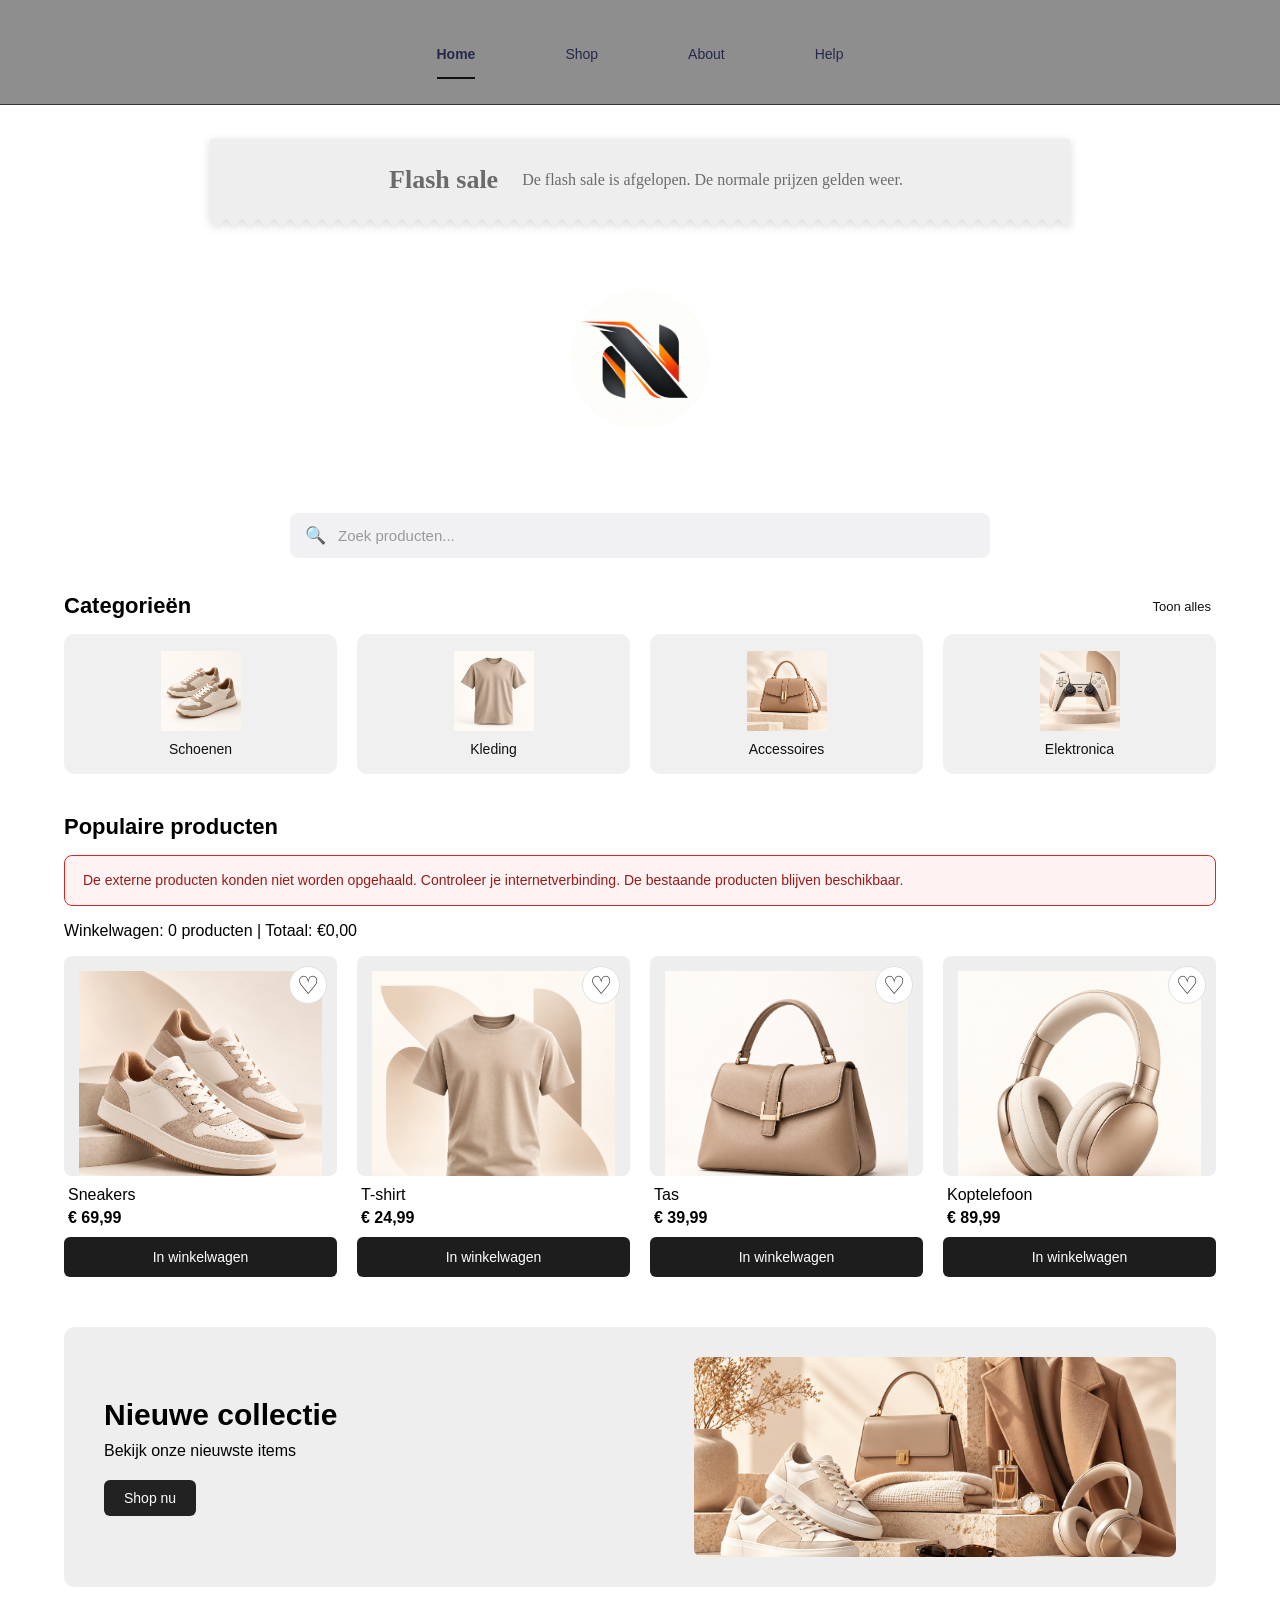
==== commit 0bb95563: "Merge branch 'main' of https://github.com/Yannick-Muller/E-commerce-TCR-twee" ====
--- a/index.html
+++ b/index.html
@@ -10,17 +10,11 @@
     <!-- Bestaande vormgeving behouden. -->
     <link rel="stylesheet" href="assets/css/style-nikan.css" />
 
-    <!-- Header (navigatie + zoekbalk), op alle pagina's hetzelfde. -->
-    <link rel="stylesheet" href="assets/css/header.css" />
-
     <!-- Nieuwe vormgeving voor favorieten. -->
     <link rel="stylesheet" href="assets/css/favorites.css" />
 
     <!-- Flash sale: countdown en kortingsprijzen. -->
     <link rel="stylesheet" href="assets/css/sale.css" />
-
-    <!-- Loading state en foutmelding bij het ophalen van producten. -->
-    <link rel="stylesheet" href="assets/css/loading.css" />
 
     <!-- Verwijdert producten die langer dan 3 dagen in de winkelwagen staan.
          Moet vóór de andere scripts geladen worden. -->
@@ -30,21 +24,21 @@
   <body>
     <div class="app">
       <!-- =====================================================
-           HEADER (op alle pagina's hetzelfde, zie assets/css/header.css)
+           NAVIGATIE
            ===================================================== -->
 
-<header class="site-header">
-        <nav class="navbar" aria-label="Main navigation">
-          <a href="index.html" class="nav-link" aria-current="page">Home</a>
-          <a href="pages/categories.html" class="nav-link">Shop</a>
-          <a href="index.html#about" class="nav-link">About</a>
-          <a href="pages/help.html" class="nav-link">Help</a>
-          <a href="cart.html" class="nav-link nav-cart">Cart (<span id="cart-count">0</span>)</a>
-        </nav>
+      <nav class="navbar">
+        <a href="index.html" class="nav-link active"> Home </a>
 
-        <!-- Countdown van de flash sale (wordt gevuld door sale.js). -->
-        <div id="flash-sale"></div>
-      </header>
+        <a href="pages/categories.html" class="nav-link"> Shop </a>
+
+        <a href="#about" class="nav-link"> About </a>
+
+        <a href="#help" class="nav-link"> Help </a>
+      </nav>
+
+      <!-- Countdown van de flash sale (wordt gevuld door sale.js). -->
+      <div id="flash-sale"></div>
 
       <!-- =====================================================
            LOGO
@@ -63,11 +57,12 @@
 
         <section class="search-section">
           <div class="search-box">
+            <span class="search-icon">🔍</span>
+
             <input
               type="text"
               id="search-input"
               placeholder="Zoek producten..."
-              aria-label="Zoek producten"
             />
           </div>
         </section>
@@ -133,7 +128,14 @@
           <div class="section-header">
             <h2>Populaire producten</h2>
           </div>
+          
+          <!-- Loading indicator -->
+          <div id="products-loading" role="status">
+            <div class="spinner"></div>
+            <p>Producten worden geladen...</p>
+          </div>
 
+          <!-- Producten -->
           <div class="products" id="products">
             <!-- De kaarten worden ingeladen door home-products.js -->
           </div>
--- a/assets/css/style-nikan.css
+++ b/assets/css/style-nikan.css
@@ -33,6 +33,20 @@
         sans-serif;
 }
 
+.product-api-error {
+    margin: 15px 0;
+    padding: 14px 18px;
+
+    background-color: #fef2f2;
+    color: #991b1b;
+
+    border: 1px solid #dc2626;
+    border-radius: 8px;
+
+    font-size: 14px;
+    line-height: 1.5;
+}
+
 
 /* De volledige website */
 .app {
@@ -45,8 +59,86 @@
 
 
 /* =========================================================
-   NAVIGATIE: staat nu in header.css (op alle pagina's hetzelfde)
-   ========================================================= */
+   NAVIGATIE
+   ========================================================= */
+
+.navbar {
+
+
+
+    display: flex;
+        flex-direction: row;
+        align-items: center;
+        justify-content: center;
+        padding: var(--nav-pd);
+        background-color: #8e8e8e;
+        gap: 70px;
+        border-bottom: var(--primary-border);
+        width: 100%;
+
+}
+    /* position: sticky;
+
+    top: 0;
+
+    z-index: 100;
+
+    width: 100%;
+
+    height: 60px;
+
+    display: flex;
+    justify-content: center;
+    align-items: center;
+
+    gap: 60px;
+
+    background-color: #8e8e8e;
+
+    border-bottom: 1px solid #dddddd;
+} */
+
+
+.nav-link {
+    position: relative;
+
+    padding: 20px 10px 17px;
+
+    color: #24294a;
+
+    text-decoration: none;
+
+    font-size: 14px;
+
+    transition: 0.2s;
+}
+
+
+.nav-link:hover {
+    color: #555555;
+}
+
+
+.nav-link.active {
+    font-weight: bold;
+}
+
+
+/* Lijntje onder actieve navigatielink */
+.nav-link.active::after {
+    content: "";
+
+    position: absolute;
+
+    left: 10px;
+    right: 10px;
+
+    bottom: 0;
+
+    height: 2px;
+
+    background-color: #111111;
+}
 
 
 /* =========================================================
@@ -101,8 +193,61 @@
 
 
 /* =========================================================
-   ZOEKBALK: staat nu in header.css (op alle pagina's hetzelfde)
-   ========================================================= */
+   ZOEKBALK
+   ========================================================= */
+
+.search-section {
+    margin-bottom: 35px;
+}
+
+
+.search-box {
+    width: 100%;
+
+    max-width: 700px;
+
+    height: 45px;
+
+    margin: 0 auto;
+
+    padding: 0 15px;
+
+    display: flex;
+    align-items: center;
+
+    background-color: #f1f1f3;
+
+    border-radius: 8px;
+}
+
+
+.search-icon {
+    margin-right: 10px;
+
+    font-size: 17px;
+
+    color: #555555;
+}
+
+
+#search-input {
+    width: 100%;
+
+    border: none;
+
+    outline: none;
+
+    background-color: transparent;
+
+    color: #222222;
+
+    font-size: 15px;
+}
+
+
+#search-input::placeholder {
+    color: #999999;
+}
 
 
 /* =========================================================
@@ -567,6 +712,9 @@
     }
 
 
+    .navbar {
+        gap: 35px;
+    }
 
 }
 
@@ -587,6 +735,40 @@
         width: 100%;
 
         min-height: 100vh;
+    }
+
+
+    /* -----------------------------------------------------
+       Navigatie mobiel
+       ----------------------------------------------------- */
+
+    .navbar {
+        position: relative;
+
+        height: 50px;
+
+        gap: 0;
+
+        justify-content: space-around;
+
+        align-items: flex-end;
+    }
+
+
+    .nav-link {
+        position: relative;
+        padding: 20px 10px 17px;
+        color: #24294a;
+        text-decoration: none;
+        font-size: clamp(1rem, 1.3vw, 2rem);
+        font-weight: 500;
+        transition: 0.2s;
+    }
+
+
+    .nav-link.active::after {
+        left: 16%;
+        right: 16%;
     }
 
 
@@ -619,6 +801,38 @@
 
 
     /* -----------------------------------------------------
+       Zoekbalk mobiel
+       ----------------------------------------------------- */
+
+    .search-section {
+        margin-bottom: 20px;
+    }
+
+
+    .search-box {
+        width: 100%;
+
+        max-width: none;
+
+        height: 33px;
+
+        padding: 0 12px;
+    }
+
+
+    .search-icon {
+        margin-right: 8px;
+
+        font-size: 14px;
+    }
+
+
+    #search-input {
+        font-size: 12px;
+    }
+
+
+    /* -----------------------------------------------------
        Secties mobiel
        ----------------------------------------------------- */
 
@@ -853,4 +1067,31 @@
 
 /* =========================================================
     DIT WAS VOOR DE HOME PAGE BOVEN
-   ========================================================= */+   ========================================================= */
+   #products-loading {
+  display: flex;
+  flex-direction: column;
+  align-items: center;
+  justify-content: center;
+  padding: 40px;
+  gap: 12px;
+}
+
+#products-loading[hidden] {
+  display: none;
+}
+
+.spinner {
+  width: 35px;
+  height: 35px;
+  border: 4px solid #ddd;
+  border-top-color: #3498db;
+  border-radius: 50%;
+  animation: spin 0.8s linear infinite;
+}
+
+@keyframes spin {
+  to {
+    transform: rotate(360deg);
+  }
+}
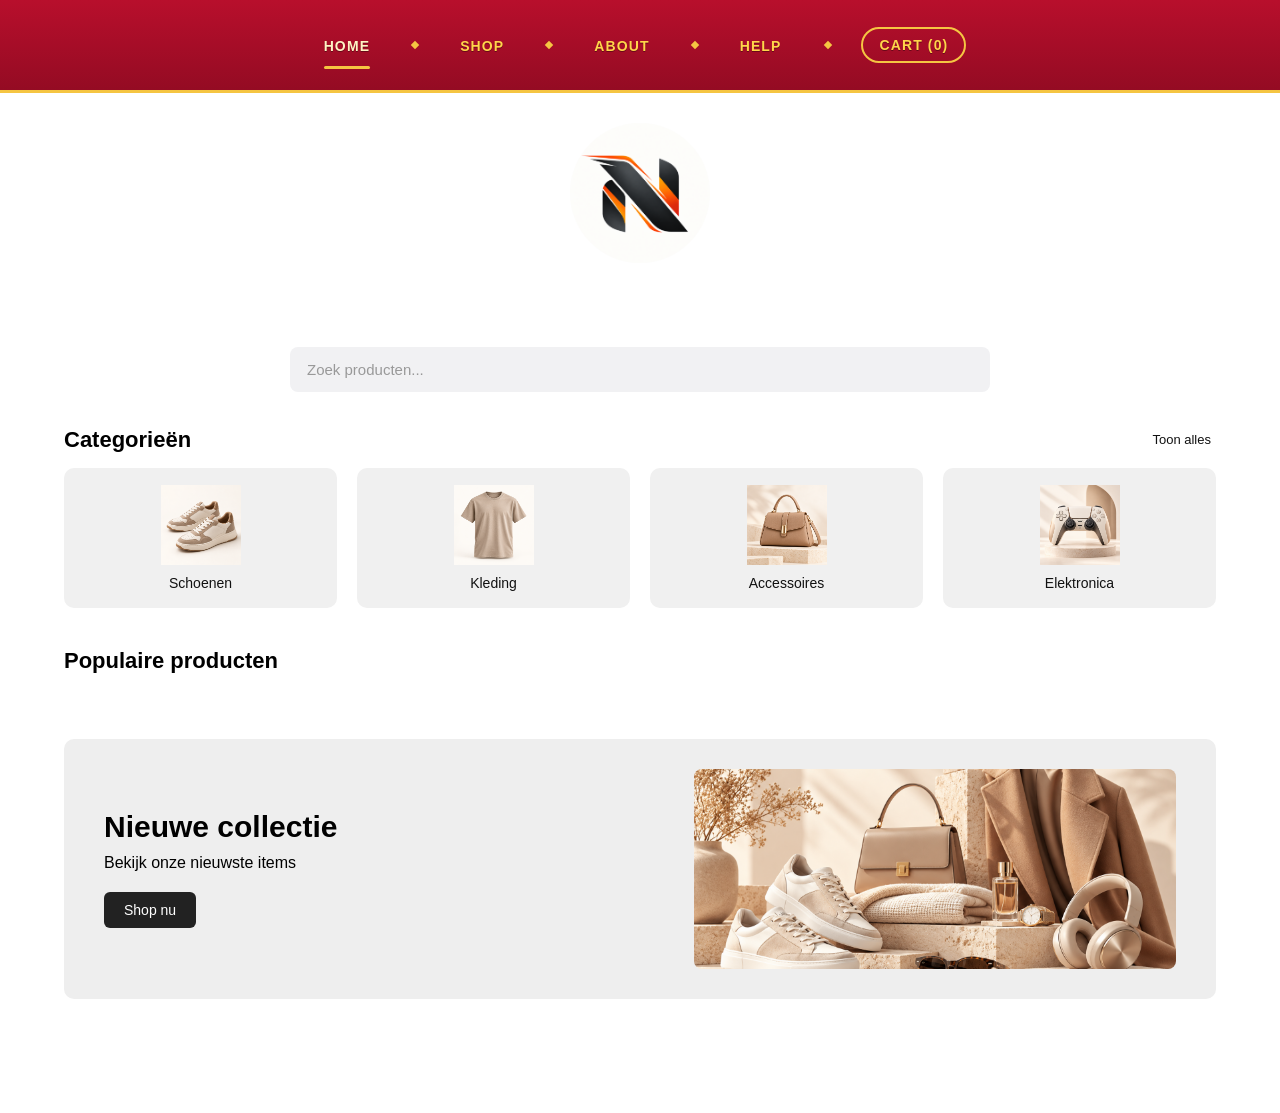
==== commit 53b6bd12: "commit laatste code nikan" ====
--- a/index.html
+++ b/index.html
@@ -10,11 +10,17 @@
     <!-- Bestaande vormgeving behouden. -->
     <link rel="stylesheet" href="assets/css/style-nikan.css" />
 
+    <!-- Header (navigatie + zoekbalk), op alle pagina's hetzelfde. -->
+    <link rel="stylesheet" href="assets/css/header.css" />
+
     <!-- Nieuwe vormgeving voor favorieten. -->
     <link rel="stylesheet" href="assets/css/favorites.css" />
 
     <!-- Flash sale: countdown en kortingsprijzen. -->
     <link rel="stylesheet" href="assets/css/sale.css" />
+
+    <!-- Loading state en foutmelding bij het ophalen van producten. -->
+    <link rel="stylesheet" href="assets/css/loading.css" />
 
     <!-- Verwijdert producten die langer dan 3 dagen in de winkelwagen staan.
          Moet vóór de andere scripts geladen worden. -->
@@ -24,21 +30,21 @@
   <body>
     <div class="app">
       <!-- =====================================================
-           NAVIGATIE
+           HEADER (op alle pagina's hetzelfde, zie assets/css/header.css)
            ===================================================== -->
 
-      <nav class="navbar">
-        <a href="index.html" class="nav-link active"> Home </a>
+<header class="site-header">
+        <nav class="navbar" aria-label="Main navigation">
+          <a href="index.html" class="nav-link" aria-current="page">Home</a>
+          <a href="pages/categories.html" class="nav-link">Shop</a>
+          <a href="index.html#about" class="nav-link">About</a>
+          <a href="pages/help.html" class="nav-link">Help</a>
+          <a href="cart.html" class="nav-link nav-cart">Cart (<span id="cart-count">0</span>)</a>
+        </nav>
 
-        <a href="pages/categories.html" class="nav-link"> Shop </a>
-
-        <a href="#about" class="nav-link"> About </a>
-
-        <a href="#help" class="nav-link"> Help </a>
-      </nav>
-
-      <!-- Countdown van de flash sale (wordt gevuld door sale.js). -->
-      <div id="flash-sale"></div>
+        <!-- Countdown van de flash sale (wordt gevuld door sale.js). -->
+        <div id="flash-sale"></div>
+      </header>
 
       <!-- =====================================================
            LOGO
@@ -57,12 +63,11 @@
 
         <section class="search-section">
           <div class="search-box">
-            <span class="search-icon">🔍</span>
-
             <input
               type="text"
               id="search-input"
               placeholder="Zoek producten..."
+              aria-label="Zoek producten"
             />
           </div>
         </section>
@@ -128,14 +133,7 @@
           <div class="section-header">
             <h2>Populaire producten</h2>
           </div>
-          
-          <!-- Loading indicator -->
-          <div id="products-loading" role="status">
-            <div class="spinner"></div>
-            <p>Producten worden geladen...</p>
-          </div>
 
-          <!-- Producten -->
           <div class="products" id="products">
             <!-- De kaarten worden ingeladen door home-products.js -->
           </div>
--- a/assets/css/style-nikan.css
+++ b/assets/css/style-nikan.css
@@ -59,86 +59,8 @@
 
 
 /* =========================================================
-   NAVIGATIE
-   ========================================================= */
-
-.navbar {
-
-
-
-    display: flex;
-        flex-direction: row;
-        align-items: center;
-        justify-content: center;
-        padding: var(--nav-pd);
-        background-color: #8e8e8e;
-        gap: 70px;
-        border-bottom: var(--primary-border);
-        width: 100%;
-
-}
-    /* position: sticky;
-
-    top: 0;
-
-    z-index: 100;
-
-    width: 100%;
-
-    height: 60px;
-
-    display: flex;
-    justify-content: center;
-    align-items: center;
-
-    gap: 60px;
-
-    background-color: #8e8e8e;
-
-    border-bottom: 1px solid #dddddd;
-} */
-
-
-.nav-link {
-    position: relative;
-
-    padding: 20px 10px 17px;
-
-    color: #24294a;
-
-    text-decoration: none;
-
-    font-size: 14px;
-
-    transition: 0.2s;
-}
-
-
-.nav-link:hover {
-    color: #555555;
-}
-
-
-.nav-link.active {
-    font-weight: bold;
-}
-
-
-/* Lijntje onder actieve navigatielink */
-.nav-link.active::after {
-    content: "";
-
-    position: absolute;
-
-    left: 10px;
-    right: 10px;
-
-    bottom: 0;
-
-    height: 2px;
-
-    background-color: #111111;
-}
+   NAVIGATIE: staat nu in header.css (op alle pagina's hetzelfde)
+   ========================================================= */
 
 
 /* =========================================================
@@ -193,61 +115,8 @@
 
 
 /* =========================================================
-   ZOEKBALK
-   ========================================================= */
-
-.search-section {
-    margin-bottom: 35px;
-}
-
-
-.search-box {
-    width: 100%;
-
-    max-width: 700px;
-
-    height: 45px;
-
-    margin: 0 auto;
-
-    padding: 0 15px;
-
-    display: flex;
-    align-items: center;
-
-    background-color: #f1f1f3;
-
-    border-radius: 8px;
-}
-
-
-.search-icon {
-    margin-right: 10px;
-
-    font-size: 17px;
-
-    color: #555555;
-}
-
-
-#search-input {
-    width: 100%;
-
-    border: none;
-
-    outline: none;
-
-    background-color: transparent;
-
-    color: #222222;
-
-    font-size: 15px;
-}
-
-
-#search-input::placeholder {
-    color: #999999;
-}
+   ZOEKBALK: staat nu in header.css (op alle pagina's hetzelfde)
+   ========================================================= */
 
 
 /* =========================================================
@@ -712,9 +581,6 @@
     }
 
 
-    .navbar {
-        gap: 35px;
-    }
 
 }
 
@@ -735,40 +601,6 @@
         width: 100%;
 
         min-height: 100vh;
-    }
-
-
-    /* -----------------------------------------------------
-       Navigatie mobiel
-       ----------------------------------------------------- */
-
-    .navbar {
-        position: relative;
-
-        height: 50px;
-
-        gap: 0;
-
-        justify-content: space-around;
-
-        align-items: flex-end;
-    }
-
-
-    .nav-link {
-        position: relative;
-        padding: 20px 10px 17px;
-        color: #24294a;
-        text-decoration: none;
-        font-size: clamp(1rem, 1.3vw, 2rem);
-        font-weight: 500;
-        transition: 0.2s;
-    }
-
-
-    .nav-link.active::after {
-        left: 16%;
-        right: 16%;
     }
 
 
@@ -801,38 +633,6 @@
 
 
     /* -----------------------------------------------------
-       Zoekbalk mobiel
-       ----------------------------------------------------- */
-
-    .search-section {
-        margin-bottom: 20px;
-    }
-
-
-    .search-box {
-        width: 100%;
-
-        max-width: none;
-
-        height: 33px;
-
-        padding: 0 12px;
-    }
-
-
-    .search-icon {
-        margin-right: 8px;
-
-        font-size: 14px;
-    }
-
-
-    #search-input {
-        font-size: 12px;
-    }
-
-
-    /* -----------------------------------------------------
        Secties mobiel
        ----------------------------------------------------- */
 
@@ -1067,31 +867,4 @@
 
 /* =========================================================
     DIT WAS VOOR DE HOME PAGE BOVEN
-   ========================================================= */
-   #products-loading {
-  display: flex;
-  flex-direction: column;
-  align-items: center;
-  justify-content: center;
-  padding: 40px;
-  gap: 12px;
-}
-
-#products-loading[hidden] {
-  display: none;
-}
-
-.spinner {
-  width: 35px;
-  height: 35px;
-  border: 4px solid #ddd;
-  border-top-color: #3498db;
-  border-radius: 50%;
-  animation: spin 0.8s linear infinite;
-}
-
-@keyframes spin {
-  to {
-    transform: rotate(360deg);
-  }
-}+   ========================================================= */
--- a/assets/css/header.css
+++ b/assets/css/header.css
@@ -0,0 +1,221 @@
+/* =========================================================
+   HEADER OP ALLE PAGINA'S (navigatie + zoekbalk)
+
+   Dit is de enige plek met navigatie- en zoekbalkstijlen.
+   - Navigatie: index.html, cart.html, product.html, pages/categories.html,
+     pages/help.html
+   - Zoekbalk:  index.html, pages/categories.html en pages/help.html
+
+   Rood met gouden letters. De selectors zijn bewust .navbar .nav-link
+   (specifieker dan .cart-page a en .product-page a), zodat de kleuren
+   overal hetzelfde blijven.
+   ========================================================= */
+
+/* ---------- Navigatie ---------- */
+
+.site-header {
+    width: 100%;
+}
+
+.navbar {
+    --nav-gap: 70px;
+    --gold: #ffd54a;       /* letters */
+    --gold-line: #f5c542;  /* lijntjes en randen */
+    --gold-pale: #fff3c4;  /* actieve link en hover */
+
+    display: flex;
+    flex-direction: row;
+    flex-wrap: wrap;
+    align-items: center;
+    justify-content: center;
+    gap: 0 var(--nav-gap);
+
+    width: 100%;
+    padding: clamp(1.25rem, 1.6vw, 2.5rem) clamp(2.5rem, 5vw, 6.5rem);
+
+    background: linear-gradient(180deg, #b80f2c 0%, #940b23 100%);
+    border-bottom: 3px solid var(--gold-line);
+
+    font-family: Arial, Helvetica, sans-serif;
+    box-sizing: border-box;
+}
+
+.navbar .nav-link {
+    position: relative;
+
+    padding: 18px 10px 15px;
+
+    color: var(--gold);
+    text-decoration: none;
+    text-shadow: 0 1px 0 rgba(0, 0, 0, 0.35);
+
+    font-size: 14px;
+    font-weight: 700;
+    letter-spacing: 0.08em;
+    text-transform: uppercase;
+
+    transition: color 0.2s, background-color 0.2s;
+}
+
+.navbar .nav-link:hover {
+    color: var(--gold-pale);
+}
+
+/* Een gouden ruitje in de ruimte tussen twee links. */
+.navbar .nav-link + .nav-link::before {
+    content: "";
+
+    position: absolute;
+    top: 50%;
+    left: calc(var(--nav-gap) / -2 - 3px);
+
+    width: 6px;
+    height: 6px;
+    margin-top: -3px;
+
+    background-color: var(--gold-line);
+    transform: rotate(45deg);
+}
+
+/* De pagina waar je nu bent: lichter, met een gouden lijn eronder. */
+.navbar .nav-link.active,
+.navbar .nav-link[aria-current="page"] {
+    color: var(--gold-pale);
+}
+
+.navbar .nav-link.active::after,
+.navbar .nav-link[aria-current="page"]::after {
+    content: "";
+
+    position: absolute;
+    left: 10px;
+    right: 10px;
+    bottom: 0;
+
+    height: 3px;
+    border-radius: 2px;
+    background-color: var(--gold-line);
+}
+
+.navbar .nav-link:focus-visible {
+    outline: 2px solid var(--gold-pale);
+    outline-offset: 2px;
+}
+
+/* De winkelwagen is een goud omrand knopje. */
+.navbar .nav-link.nav-cart {
+    padding: 8px 16px;
+
+    border: 2px solid var(--gold-line);
+    border-radius: 999px;
+}
+
+.navbar .nav-link.nav-cart:hover {
+    background-color: rgba(255, 213, 74, 0.18);
+}
+
+.navbar .nav-link.nav-cart::after {
+    display: none;
+}
+
+.navbar .nav-link.nav-cart[aria-current="page"] {
+    background-color: var(--gold-line);
+    color: #7a0a1e;
+    text-shadow: none;
+}
+
+/* ---------- Zoekbalk (zonder icoon) ---------- */
+
+.search-section {
+    margin-bottom: 35px;
+}
+
+.search-box {
+    display: flex;
+    align-items: center;
+
+    width: 100%;
+    max-width: 700px;
+    height: 45px;
+
+    margin: 0 auto;
+    padding: 0 15px;
+
+    background-color: #f1f1f3;
+    border-radius: 8px;
+}
+
+#search-input {
+    width: 100%;
+
+    border: none;
+    outline: none;
+
+    background-color: transparent;
+    color: #222222;
+
+    font-family: Arial, Helvetica, sans-serif;
+    font-size: 15px;
+}
+
+#search-input::placeholder {
+    color: #999999;
+}
+
+/* De input zelf heeft geen rand, dus de balk laat zien dat hij actief is. */
+.search-box:focus-within {
+    box-shadow: 0 0 0 2px #2b2b2b;
+}
+
+/* ---------- Tablet ---------- */
+
+@media (max-width: 900px) {
+    .navbar {
+        --nav-gap: 35px;
+    }
+}
+
+/* ---------- Mobiel ---------- */
+
+@media (max-width: 700px) {
+    .navbar {
+        justify-content: space-around;
+        gap: 0;
+        padding: 0 6px;
+    }
+
+    .navbar .nav-link {
+        padding: 14px 6px 11px;
+        font-size: 12px;
+        letter-spacing: 0.04em;
+    }
+
+    /* Geen ruimte tussen de links, dus ook geen ruitjes. */
+    .navbar .nav-link + .nav-link::before {
+        display: none;
+    }
+
+    .navbar .nav-link.active::after,
+    .navbar .nav-link[aria-current="page"]::after {
+        left: 6px;
+        right: 6px;
+    }
+
+    .navbar .nav-link.nav-cart {
+        padding: 6px 10px;
+    }
+
+    .search-section {
+        margin-bottom: 20px;
+    }
+
+    .search-box {
+        max-width: none;
+        height: 33px;
+        padding: 0 12px;
+    }
+
+    #search-input {
+        font-size: 12px;
+    }
+}
--- a/assets/css/loading.css
+++ b/assets/css/loading.css
@@ -0,0 +1,107 @@
+/* =========================================================
+   LOADING STATE EN FOUTMELDING BIJ HET OPHALEN VAN PRODUCTEN
+   Gemaakt door products-loader.js. Zelfde grijze kleuren als de
+   rest van de webshop, met het rood van het hartje voor fouten.
+   ========================================================= */
+
+.loading-state,
+.loading-error {
+    /* In een grid (productenvak) over alle kolommen. */
+    grid-column: 1 / -1;
+
+    display: flex;
+    flex-direction: column;
+    align-items: center;
+    justify-content: center;
+    gap: 16px;
+
+    width: 100%;
+    padding: 64px 24px;
+
+    font-family: inherit;
+    color: #141414;
+    text-align: center;
+}
+
+.loading-state p,
+.loading-error p {
+    margin: 0;
+}
+
+/* ---------- Loading ---------- */
+
+.loading-state__spinner {
+    width: 48px;
+    height: 48px;
+
+    border: 5px solid #e2e2e2;
+    border-top-color: #2b2b2b;
+    border-radius: 50%;
+
+    animation: loading-spin 0.8s linear infinite;
+}
+
+.loading-state__text {
+    font-size: 18px;
+    font-weight: 600;
+}
+
+@keyframes loading-spin {
+    to { transform: rotate(360deg); }
+}
+
+/* ---------- Fout ---------- */
+
+.loading-error {
+    max-width: 560px;
+    margin: 32px auto;
+    padding: 28px 24px;
+
+    background-color: #f6f6f6;
+    border: 1px solid #e2e2e2;
+    border-left: 4px solid #d81b48;
+    border-radius: 6px;
+}
+
+.loading-error__text {
+    font-size: 15px;
+    line-height: 1.5;
+}
+
+.loading-error__retry {
+    height: 40px;
+    padding: 0 20px;
+
+    border: 0;
+    border-radius: 4px;
+
+    background-color: #2b2b2b;
+    color: #ffffff;
+
+    font: inherit;
+    font-size: 13px;
+    font-weight: 600;
+    cursor: pointer;
+}
+
+.loading-error__retry:hover {
+    background-color: #000000;
+}
+
+.loading-error__retry:focus-visible {
+    outline: 2px solid #2b2b2b;
+    outline-offset: 2px;
+}
+
+/* Verbergt de placeholders van product.html zolang er geen echte gegevens zijn.
+   !important, omdat product.css de secties zelf een display geeft. */
+.is-loading-hidden {
+    display: none !important;
+}
+
+/* Geen draaiende beweging voor wie dat liever niet heeft: de tekst blijft staan. */
+@media (prefers-reduced-motion: reduce) {
+    .loading-state__spinner {
+        animation: none;
+    }
+}
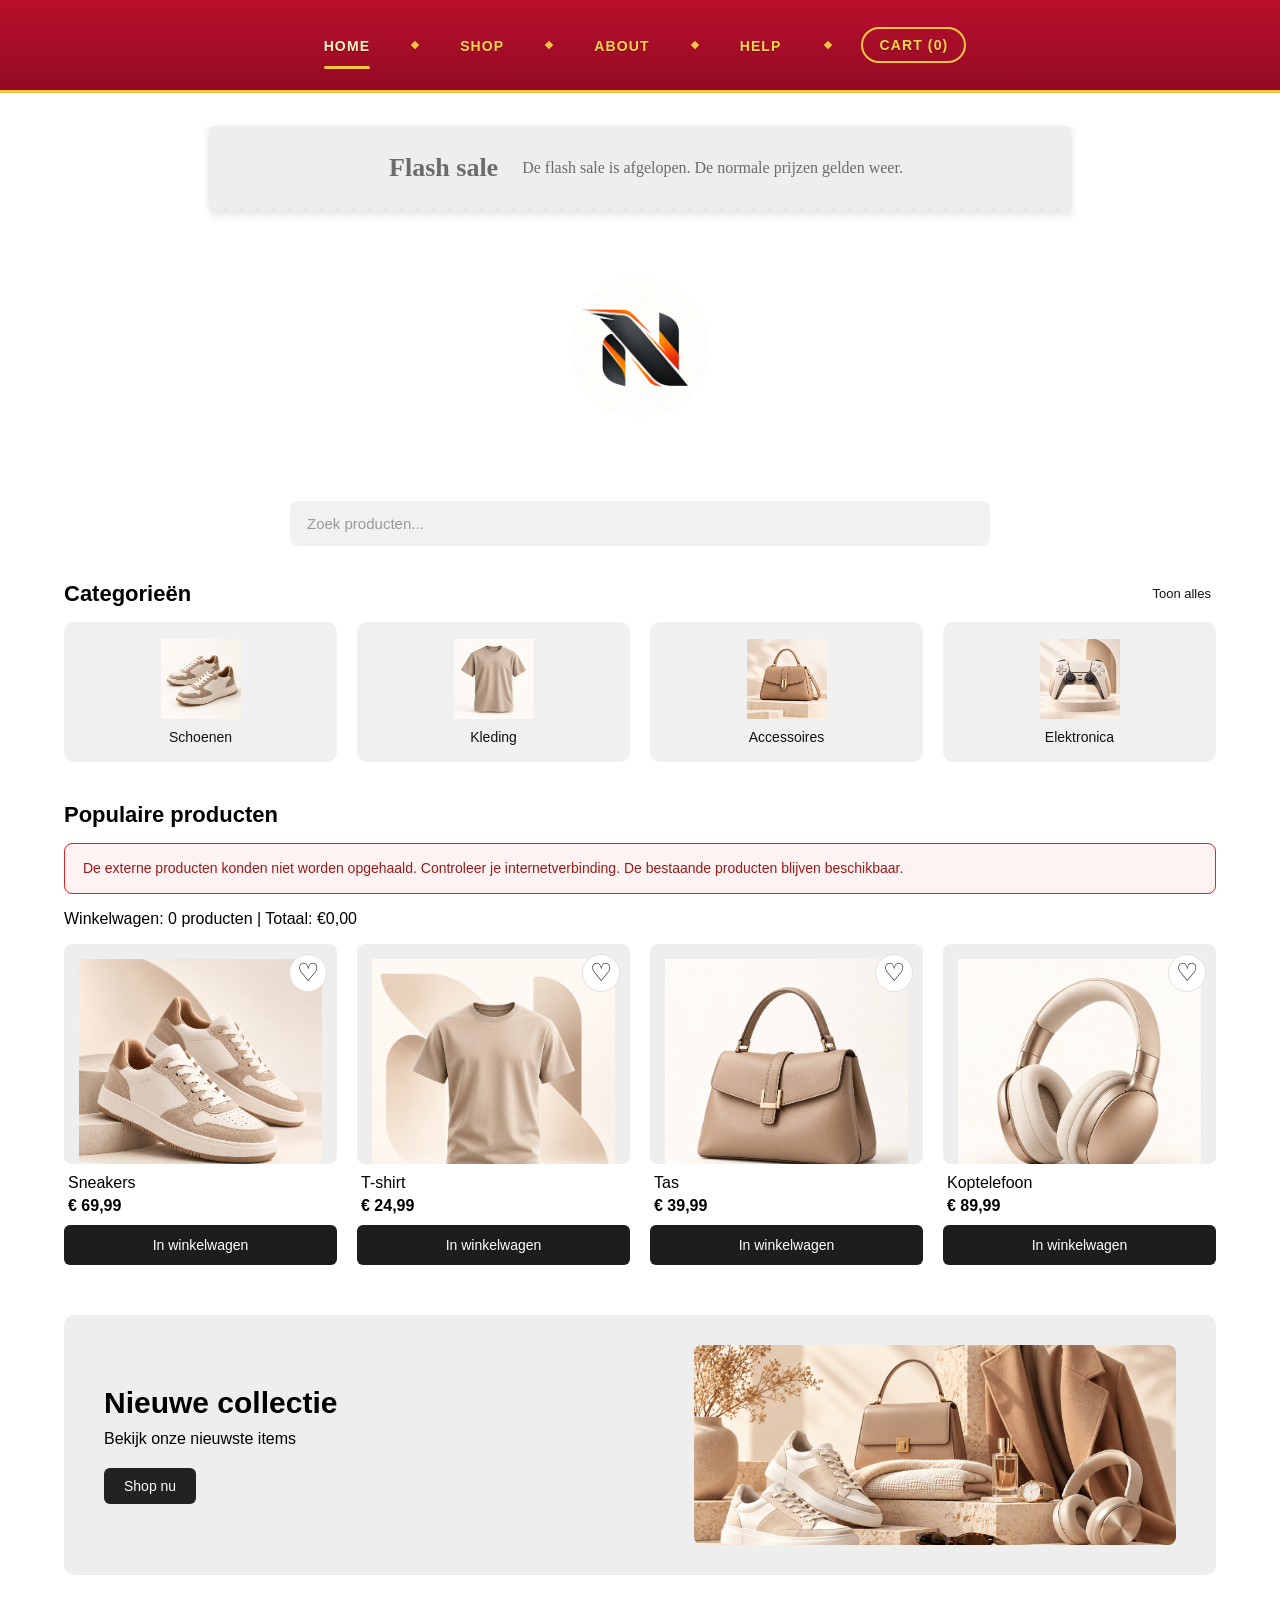
==== commit 050044c3: "About pagina" ====
--- a/index.html
+++ b/index.html
@@ -37,7 +37,7 @@
         <nav class="navbar" aria-label="Main navigation">
           <a href="index.html" class="nav-link" aria-current="page">Home</a>
           <a href="pages/categories.html" class="nav-link">Shop</a>
-          <a href="index.html#about" class="nav-link">About</a>
+          <a href="pages/about.html" class="nav-link">About</a>
           <a href="pages/help.html" class="nav-link">Help</a>
           <a href="cart.html" class="nav-link nav-cart">Cart (<span id="cart-count">0</span>)</a>
         </nav>
